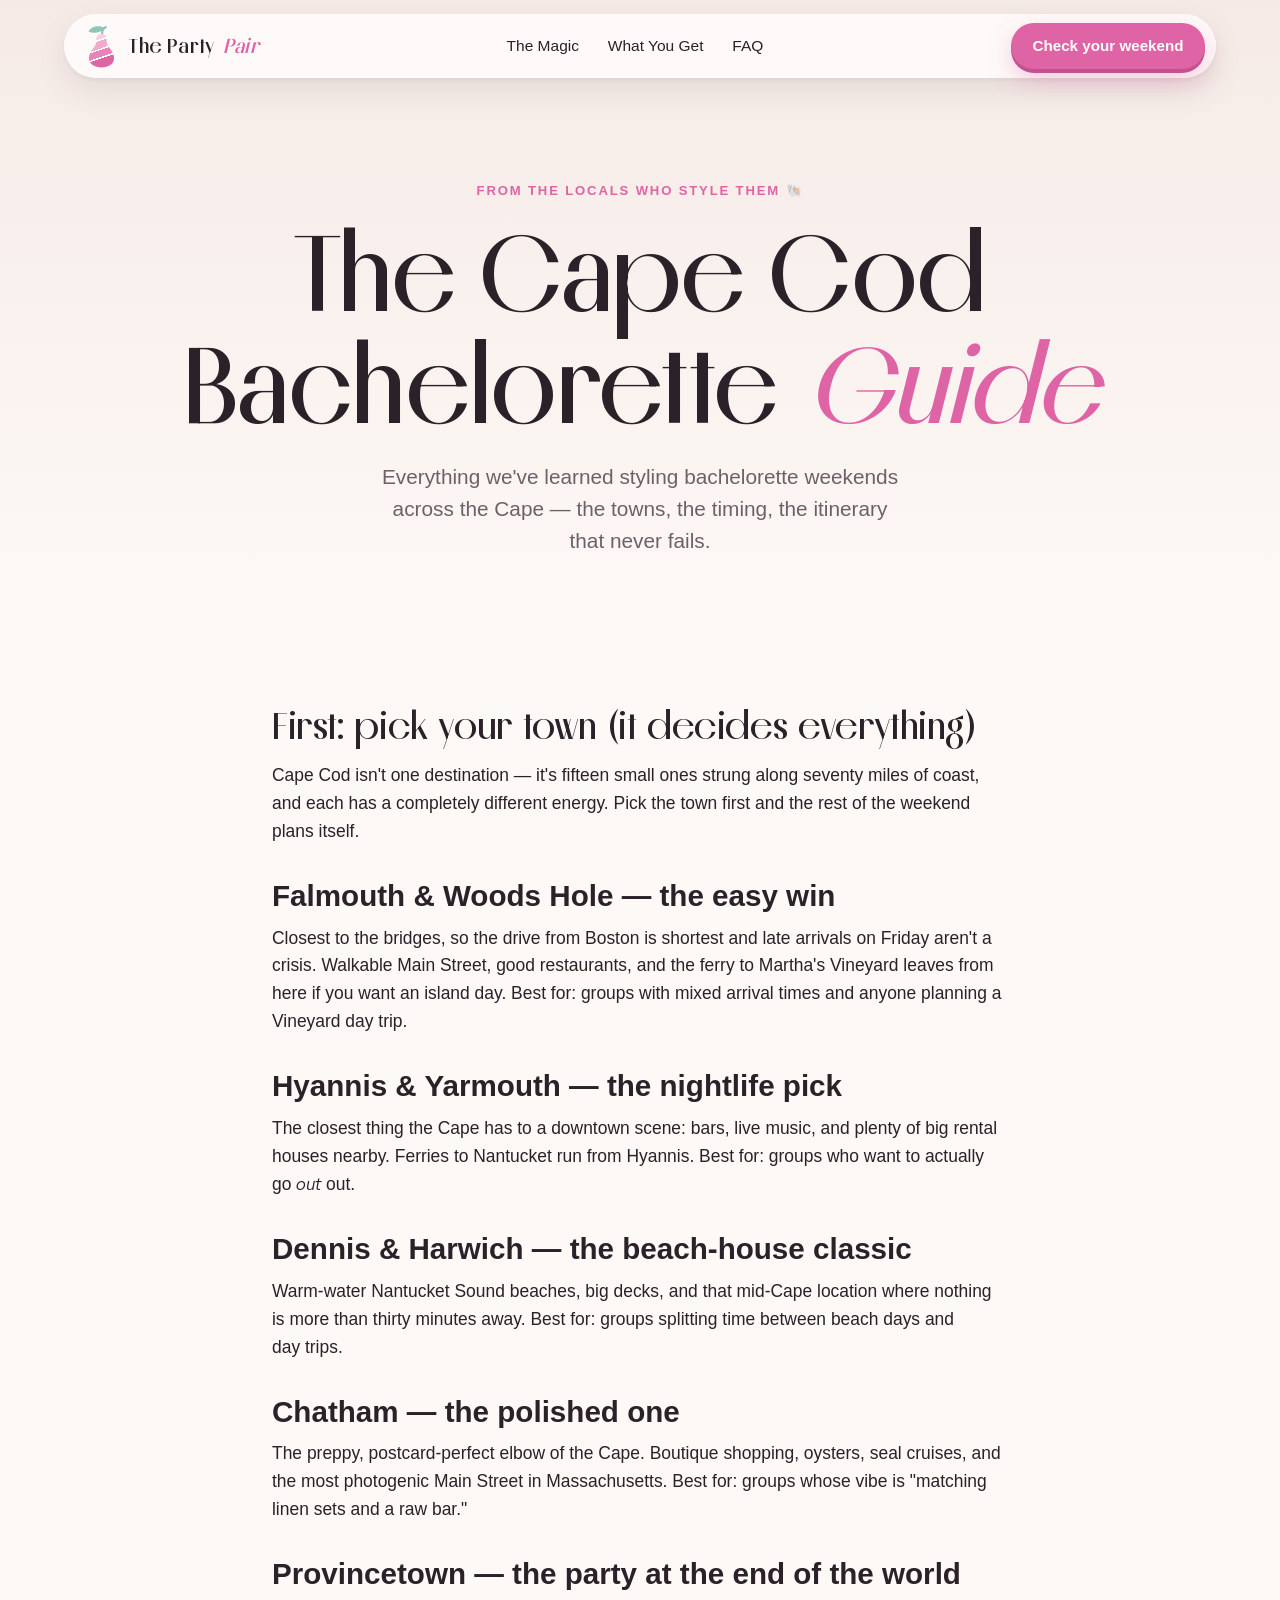
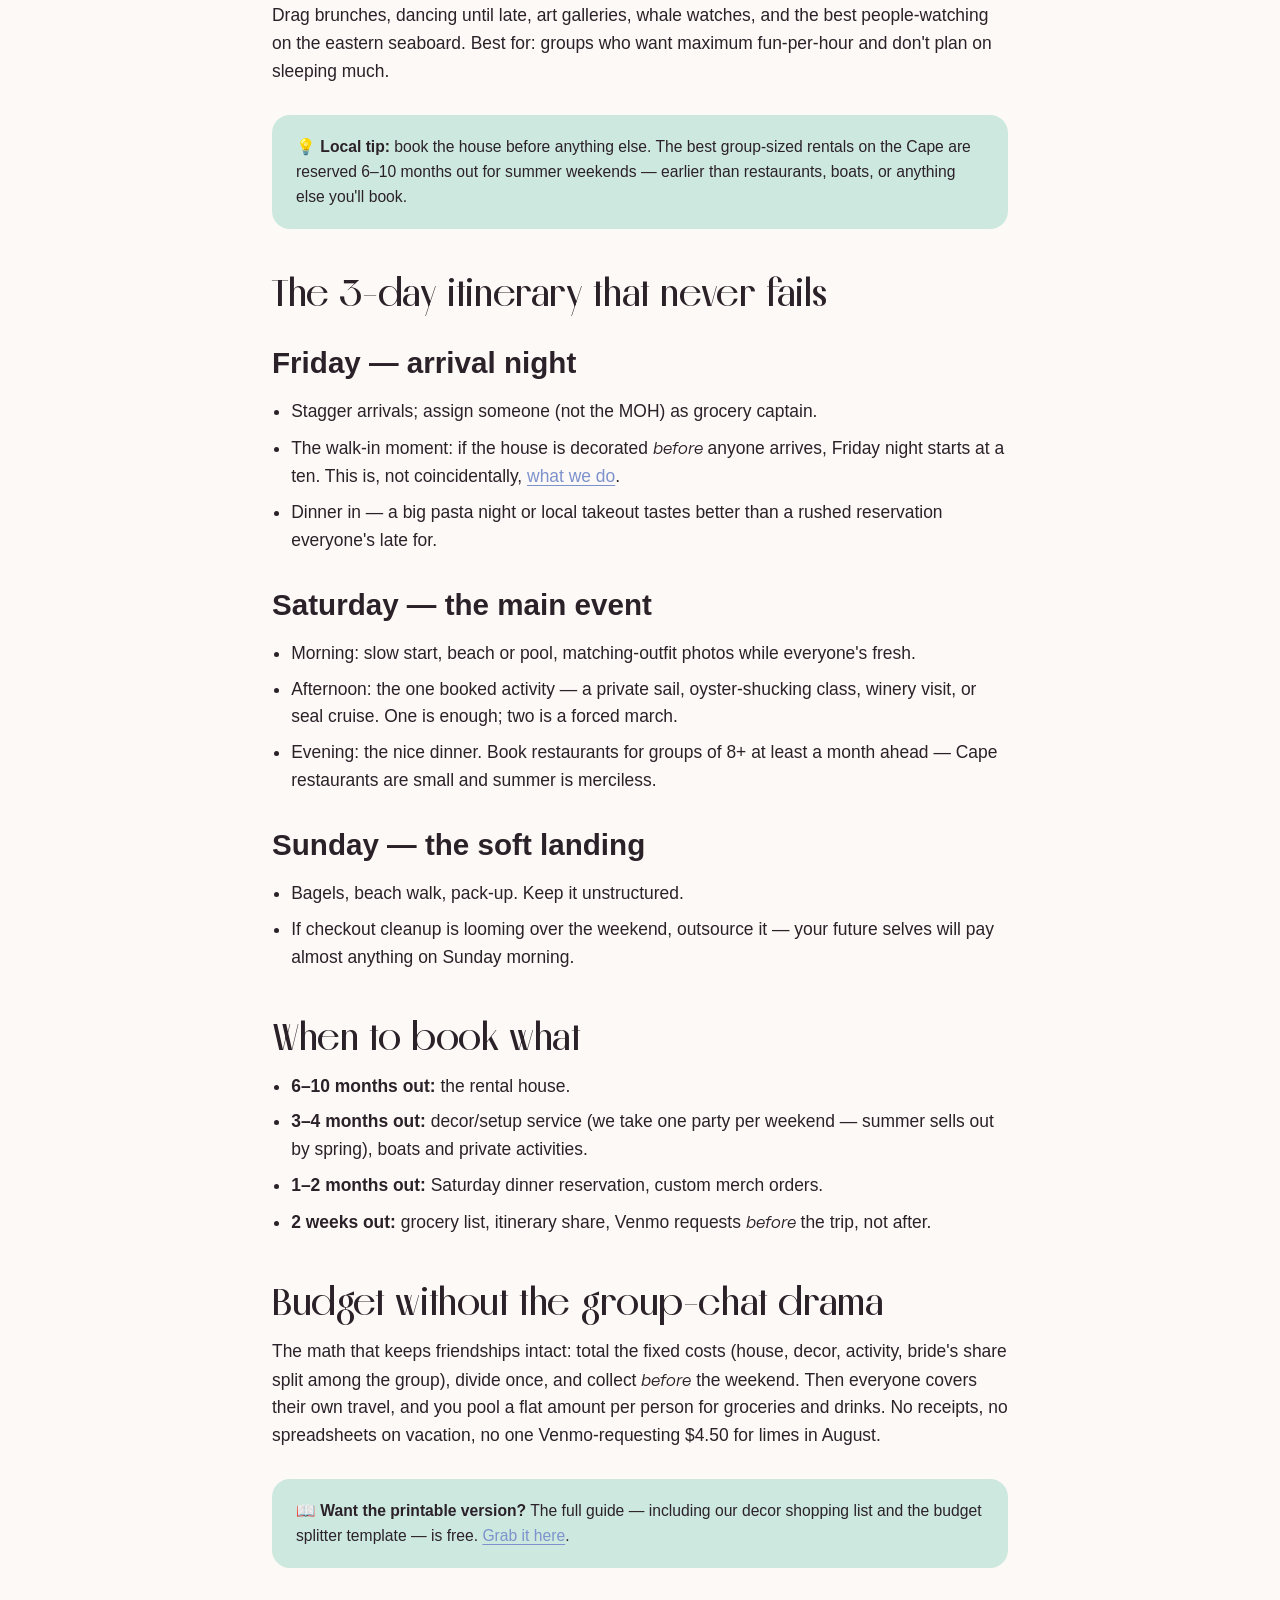
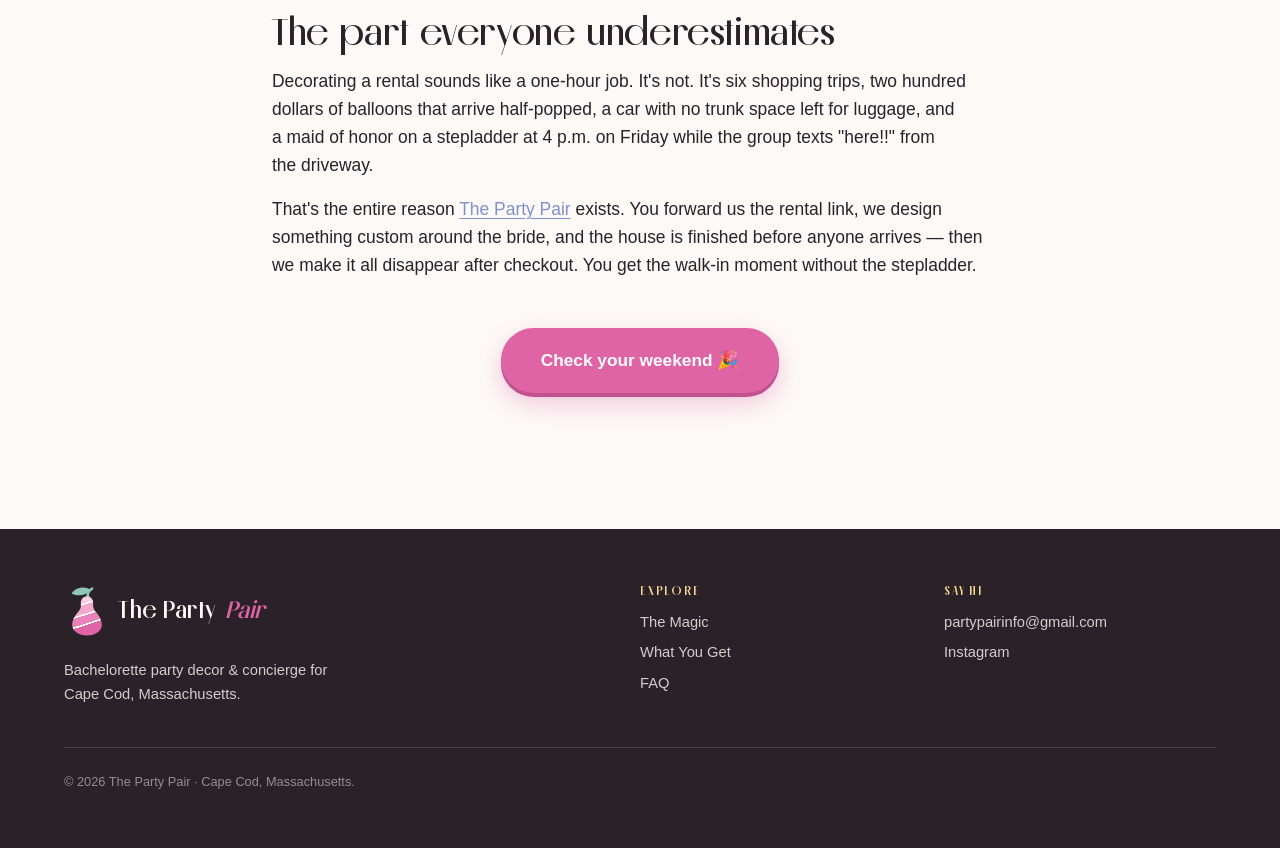
==== guide.html @ d8339068 "The Party Pair site preview (V3 homepage) Co-Authored-By: Claude Fable 5 <noreply@anthropic.com>" ====
<!DOCTYPE html>
<html lang="en">
<head>
  <meta charset="UTF-8">
  <meta name="viewport" content="width=device-width, initial-scale=1.0, viewport-fit=cover">
  <title>The Cape Cod Bachelorette Party Guide (2026) — Towns, Itinerary &amp; Planning Tips | The Party Pair</title>
  <meta name="description" content="How to plan a Cape Cod bachelorette weekend: which town fits your group, a 3-day itinerary that never fails, booking timelines, budgeting, and local tips from the Cape's bachelorette decor concierge.">
  <link rel="canonical" href="https://www.thepartypair.com/guide">
  <meta name="theme-color" content="#fdf9f6">

  <meta property="og:type" content="article">
  <meta property="og:title" content="The Cape Cod Bachelorette Party Guide — from the locals who style them">
  <meta property="og:description" content="Which town fits your group, the 3-day itinerary that never fails, and everything else we know from styling bachelorettes across the Cape.">
  <meta property="og:url" content="https://www.thepartypair.com/guide">
  <meta property="og:image" content="https://www.thepartypair.com/assets/img/tablescape.webp">

  <link rel="icon" href="data:image/svg+xml,<svg xmlns='http://www.w3.org/2000/svg' viewBox='0 0 100 100'><text y='.9em' font-size='90'>🍐</text></svg>">
  <link rel="preload" href="assets/fonts/Melodrama-Variable.woff2" as="font" type="font/woff2" crossorigin>
  <link rel="preload" href="assets/fonts/GeneralSans-Variable.woff2" as="font" type="font/woff2" crossorigin>
  <link rel="stylesheet" href="css/tokens.css">
  <link rel="stylesheet" href="css/base.css">
  <link rel="stylesheet" href="css/components.css">
  <link rel="stylesheet" href="css/sections.css">

  <script type="application/ld+json">
  {
    "@context": "https://schema.org",
    "@type": "Article",
    "headline": "The Cape Cod Bachelorette Party Guide",
    "description": "How to plan a Cape Cod bachelorette weekend: town-by-town vibes, a 3-day itinerary, booking timelines and budgeting tips.",
    "author": { "@type": "Organization", "name": "The Party Pair", "url": "https://www.thepartypair.com/" },
    "publisher": { "@type": "Organization", "name": "The Party Pair" },
    "mainEntityOfPage": "https://www.thepartypair.com/guide"
  }
  </script>
</head>
<body>

  <header class="site-header">
    <div class="site-header__inner">
      <a class="brand" href="index.html"><img class="brand__pear" src="assets/img/pear.svg" alt="" width="90" height="100">The Party <em>Pair</em></a>
      <nav class="site-nav" aria-label="Main">
        <a href="index.html#transformation">The Magic</a>
        <a href="index.html#offer">What You Get</a>
        <a href="index.html#faq">FAQ</a>
      </nav>
      <button class="btn btn--primary" data-open-inquiry>Check your weekend</button>
    </div>
  </header>

  <main>
    <section class="guide-hero">
      <p class="eyebrow">from the locals who style them 🐚</p>
      <h1>The Cape Cod Bachelorette <span class="display-italic" style="color: var(--rose)">Guide</span></h1>
      <p class="lead" style="max-width: 46ch; margin-inline: auto">Everything we've learned styling bachelorette weekends across the Cape — the towns, the timing, the itinerary that never fails.</p>
    </section>

    <article class="section prose" style="padding-top: 2rem">
      <h2>First: pick your town (it decides everything)</h2>
      <p>Cape Cod isn't one destination — it's fifteen small ones strung along seventy miles of coast, and each has a completely different energy. Pick the town first and the rest of the weekend plans itself.</p>

      <h3>Falmouth &amp; Woods Hole — the easy win</h3>
      <p>Closest to the bridges, so the drive from Boston is shortest and late arrivals on Friday aren't a crisis. Walkable Main Street, good restaurants, and the ferry to Martha's Vineyard leaves from here if you want an island day. Best for: groups with mixed arrival times and anyone planning a Vineyard day trip.</p>

      <h3>Hyannis &amp; Yarmouth — the nightlife pick</h3>
      <p>The closest thing the Cape has to a downtown scene: bars, live music, and plenty of big rental houses nearby. Ferries to Nantucket run from Hyannis. Best for: groups who want to actually go <em>out</em> out.</p>

      <h3>Dennis &amp; Harwich — the beach-house classic</h3>
      <p>Warm-water Nantucket Sound beaches, big decks, and that mid-Cape location where nothing is more than thirty minutes away. Best for: groups splitting time between beach days and day trips.</p>

      <h3>Chatham — the polished one</h3>
      <p>The preppy, postcard-perfect elbow of the Cape. Boutique shopping, oysters, seal cruises, and the most photogenic Main Street in Massachusetts. Best for: groups whose vibe is "matching linen sets and a raw bar."</p>

      <h3>Provincetown — the party at the end of the world</h3>
      <p>Drag brunches, dancing until late, art galleries, whale watches, and the best people-watching on the eastern seaboard. Best for: groups who want maximum fun-per-hour and don't plan on sleeping much.</p>

      <div class="callout">💡 <strong>Local tip:</strong> book the house before anything else. The best group-sized rentals on the Cape are reserved 6–10 months out for summer weekends — earlier than restaurants, boats, or anything else you'll book.</div>

      <h2>The 3-day itinerary that never fails</h2>
      <h3>Friday — arrival night</h3>
      <ul>
        <li>Stagger arrivals; assign someone (not the MOH) as grocery captain.</li>
        <li>The walk-in moment: if the house is decorated <em>before</em> anyone arrives, Friday night starts at a ten. This is, not coincidentally, <a href="index.html#offer">what we do</a>.</li>
        <li>Dinner in — a big pasta night or local takeout tastes better than a rushed reservation everyone's late for.</li>
      </ul>
      <h3>Saturday — the main event</h3>
      <ul>
        <li>Morning: slow start, beach or pool, matching-outfit photos while everyone's fresh.</li>
        <li>Afternoon: the one booked activity — a private sail, oyster-shucking class, winery visit, or seal cruise. One is enough; two is a forced march.</li>
        <li>Evening: the nice dinner. Book restaurants for groups of 8+ at least a month ahead — Cape restaurants are small and summer is merciless.</li>
      </ul>
      <h3>Sunday — the soft landing</h3>
      <ul>
        <li>Bagels, beach walk, pack-up. Keep it unstructured.</li>
        <li>If checkout cleanup is looming over the weekend, outsource it — your future selves will pay almost anything on Sunday morning.</li>
      </ul>

      <h2>When to book what</h2>
      <ul>
        <li><strong>6–10 months out:</strong> the rental house.</li>
        <li><strong>3–4 months out:</strong> decor/setup service (we take one party per weekend — summer sells out by spring), boats and private activities.</li>
        <li><strong>1–2 months out:</strong> Saturday dinner reservation, custom merch orders.</li>
        <li><strong>2 weeks out:</strong> grocery list, itinerary share, Venmo requests <em>before</em> the trip, not after.</li>
      </ul>

      <h2>Budget without the group-chat drama</h2>
      <p>The math that keeps friendships intact: total the fixed costs (house, decor, activity, bride's share split among the group), divide once, and collect <em>before</em> the weekend. Then everyone covers their own travel, and you pool a flat amount per person for groceries and drinks. No receipts, no spreadsheets on vacation, no one Venmo-requesting $4.50 for limes in August.</p>

      <div class="callout">📖 <strong>Want the printable version?</strong> The full guide — including our decor shopping list and the budget splitter template — is free. <a href="index.html#guide">Grab it here</a>.</div>

      <h2>The part everyone underestimates</h2>
      <p>Decorating a rental sounds like a one-hour job. It's not. It's six shopping trips, two hundred dollars of balloons that arrive half-popped, a car with no trunk space left for luggage, and a maid of honor on a stepladder at 4 p.m. on Friday while the group texts "here!!" from the driveway.</p>
      <p>That's the entire reason <a href="index.html">The Party Pair</a> exists. You forward us the rental link, we design something custom around the bride, and the house is finished before anyone arrives — then we make it all disappear after checkout. You get the walk-in moment without the stepladder.</p>

      <div class="u-center" style="margin-top: 3rem">
        <button class="btn btn--primary btn--lg" data-open-inquiry>Check your weekend 🎉</button>
      </div>
    </article>
  </main>

  <footer class="site-footer">
    <div class="container site-footer__grid">
      <div>
        <a class="brand" href="index.html"><img class="brand__pear" src="assets/img/pear.svg" alt="" width="90" height="100">The Party <em>Pair</em></a>
        <p style="margin-top: 1rem; max-width: 34ch">Bachelorette party decor &amp; concierge for Cape Cod, Massachusetts.</p>
      </div>
      <div>
        <h4>Explore</h4>
        <ul>
          <li><a href="index.html#transformation">The Magic</a></li>
          <li><a href="index.html#offer">What You Get</a></li>
          <li><a href="index.html#faq">FAQ</a></li>
        </ul>
      </div>
      <div>
        <h4>Say hi</h4>
        <ul>
          <li><a href="mailto:partypairinfo@gmail.com">partypairinfo@gmail.com</a></li>
          <li><a href="https://www.instagram.com/partypairdecorations/" rel="noopener">Instagram</a></li>
        </ul>
      </div>
    </div>
    <div class="container fineprint">
      <p>© 2026 The Party Pair · Cape Cod, Massachusetts.</p>
    </div>
  </footer>

  <div class="sticky-cta">
    <button class="btn btn--primary" data-open-inquiry>Check your weekend 🎉</button>
  </div>

  <dialog class="modal" id="inquiry-modal" aria-labelledby="inquiry-title-g">
    <div class="modal__body">
      <button class="modal__close" aria-label="Close">✕</button>
      <p class="eyebrow">two minutes, promise ⏱️</p>
      <h2 id="inquiry-title-g" style="font-size: clamp(1.8rem, 5vw, 2.4rem); margin-bottom: 0.6rem">Let's see if your weekend is open</h2>
      <p style="color: var(--ink-soft); margin-bottom: 1.5rem">We take one party per weekend — tell us yours and we'll confirm availability within 24 hours.</p>
      <form id="inquiry-form" name="weekend-inquiry" method="POST" data-netlify="true" style="display: grid; gap: 1rem">
        <input type="hidden" name="form-name" value="weekend-inquiry">
        <div class="field">
          <label for="inq-name">Your name</label>
          <input id="inq-name" name="name" type="text" required autocomplete="name" placeholder="Sam Rivera">
        </div>
        <div class="field">
          <label for="inq-email">Email</label>
          <input id="inq-email" name="email" type="email" required autocomplete="email" placeholder="you@email.com">
        </div>
        <div class="field">
          <label for="inq-phone">Phone <span style="font-weight: 420; color: var(--ink-soft)">(for a faster reply)</span></label>
          <input id="inq-phone" name="phone" type="tel" autocomplete="tel" placeholder="(508) 555-0123">
        </div>
        <div class="field">
          <label for="inq-date">The weekend</label>
          <input id="inq-date" name="weekend" type="date" required>
          <p class="field__hint">Rough date is fine — we'll figure out the details together.</p>
        </div>
        <div class="field">
          <label for="inq-rental">Rental link <span style="font-weight: 420; color: var(--ink-soft)">(optional)</span></label>
          <input id="inq-rental" name="rental" type="url" inputmode="url" placeholder="airbnb.com/rooms/…">
        </div>
        <button class="btn btn--primary btn--lg" type="submit">Check availability 🎉</button>
        <p class="form-note">Submitting means you're okay with us texting you back — that's it, no strings, message &amp; data rates may apply.</p>
      </form>
    </div>
  </dialog>

  <script type="module" src="js/main.js"></script>
</body>
</html>
---- css/tokens.css ----
/* ============================================================
   The Party Pair — Design tokens
   Palette: Cape Cod postcard meets modern girly maximalism
   ============================================================ */

@font-face {
  font-family: 'Melodrama';
  src: url('../assets/fonts/Melodrama-Variable.woff2') format('woff2');
  font-weight: 300 700;
  font-display: swap;
}
@font-face {
  font-family: 'General Sans';
  src: url('../assets/fonts/GeneralSans-Variable.woff2') format('woff2');
  font-weight: 200 700;
  font-style: normal;
  font-display: swap;
}
@font-face {
  font-family: 'General Sans';
  src: url('../assets/fonts/GeneralSans-VariableItalic.woff2') format('woff2');
  font-weight: 200 700;
  font-style: italic;
  font-display: swap;
}
:root {
  /* Color — pear-logo palette (shared with V2) */
  --ink: #2b2129;
  --ink-soft: #6e6069;
  --shell: #fdf9f6;
  --shell-deep: #f5eae6;
  --rose: #de64a5;
  --rose-deep: #c2528f;
  --peri: #a9bce6;
  --peri-deep: #7d92cc;
  --butter: #f5d98f;
  --butter-deep: #d0aa4f;
  --seafoam: #cde9df;
  --leaf: #8fc4b7;
  --white: #fffdfc;

  /* Type */
  --font-display: 'Melodrama', Georgia, serif;
  --font-body: 'General Sans', -apple-system, 'Segoe UI', sans-serif;

  --text-hero: clamp(2.9rem, 10vw, 6.75rem);
  --text-h2: clamp(2.1rem, 6vw, 3.9rem);
  --text-h3: clamp(1.35rem, 3.5vw, 1.85rem);
  --text-lead: clamp(1.06rem, 2.4vw, 1.3rem);
  --text-body: clamp(1rem, 2.2vw, 1.09rem);
  --text-small: 0.875rem;

  /* Space & shape */
  --space-section: clamp(4.5rem, 12vw, 8.5rem);
  --gutter: clamp(1.25rem, 4.5vw, 2.5rem);
  --content-max: 72rem;
  --narrow-max: 46rem;
  --radius-lg: 1.75rem;
  --radius-md: 1.125rem;
  --radius-pill: 999px;

  /* Elevation — soft long ink shadows */
  --shadow-card: 0 2px 4px rgba(43, 33, 41, 0.05), 0 12px 32px rgba(43, 33, 41, 0.09);
  --shadow-pop: 0 4px 10px rgba(43, 33, 41, 0.10), 0 22px 60px rgba(43, 33, 41, 0.18);
  --shadow-cta: 0 4px 0 var(--rose-deep), 0 10px 24px rgba(222, 100, 165, 0.35);

  /* Motion */
  --ease-spring: cubic-bezier(0.34, 1.56, 0.64, 1);
  --ease-out: cubic-bezier(0.22, 1, 0.36, 1);
  --dur-quick: 180ms;
  --dur-med: 420ms;
  --dur-slow: 800ms;
}
---- css/base.css ----
/* ============================================================
   Base: reset, typography, layout primitives
   ============================================================ */

*, *::before, *::after { box-sizing: border-box; }

* { margin: 0; }

html {
  scroll-behavior: smooth;
  -webkit-text-size-adjust: 100%;
  overflow-x: clip;
}

body {
  font-family: var(--font-body);
  font-size: var(--text-body);
  font-weight: 420;
  line-height: 1.6;
  color: var(--ink);
  background: var(--shell);
  overflow-x: clip;
}

img, svg, video, canvas { display: block; max-width: 100%; }

button, input, select, textarea {
  font: inherit;
  color: inherit;
}

h1, h2, h3, h4 {
  font-family: var(--font-display);
  font-weight: 560;
  line-height: 1.04;
  text-wrap: balance;
}

h1 { font-size: var(--text-hero); letter-spacing: -0.015em; }
h2 { font-size: var(--text-h2); letter-spacing: -0.01em; }
h3 { font-size: var(--text-h3); font-family: var(--font-body); font-weight: 600; line-height: 1.25; }

p { text-wrap: pretty; }

a { color: var(--peri-deep); text-underline-offset: 3px; }

::selection { background: var(--rose); color: var(--white); }

:focus-visible {
  outline: 3px solid var(--peri);
  outline-offset: 3px;
  border-radius: 4px;
}

/* Skip link — hidden until keyboard focus */
.skip-link {
  position: fixed;
  top: 1rem;
  left: 50%;
  translate: -50% 0;
  z-index: 100;
  background: var(--ink);
  color: var(--shell);
  font-weight: 600;
  text-decoration: none;
  padding: 0.7em 1.5em;
  border-radius: var(--radius-pill);
  box-shadow: var(--shadow-pop);
  opacity: 0;
  pointer-events: none;
}
.skip-link:focus-visible {
  opacity: 1;
  pointer-events: auto;
}

/* Layout primitives */
.container {
  width: min(100% - 2 * var(--gutter), var(--content-max));
  margin-inline: auto;
}

.container--narrow { max-width: var(--narrow-max); }

.section { padding-block: var(--space-section); position: relative; }

/* Text utilities */
.eyebrow {
  font-family: var(--font-body);
  font-weight: 640;
  font-size: 0.82rem;
  text-transform: uppercase;
  letter-spacing: 0.14em;
  color: var(--rose);
  display: inline-flex;
  align-items: center;
  gap: 0.5em;
  margin-bottom: 1rem;
}

.lead {
  font-size: var(--text-lead);
  line-height: 1.55;
  color: var(--ink-soft);
  font-weight: 450;
}

.display-italic { font-style: italic; }

.u-center { text-align: center; }

.visually-hidden {
  position: absolute;
  width: 1px; height: 1px;
  padding: 0; margin: -1px;
  overflow: hidden;
  clip-path: inset(50%);
  white-space: nowrap;
  border: 0;
}

/* Scroll reveal — .reveal elements rise+fade in via scroll.js.
   Gated behind html.js so content stays visible without JavaScript. */
html.js .reveal {
  opacity: 0;
  transform: translateY(26px);
  transition:
    opacity var(--dur-slow) var(--ease-out),
    transform var(--dur-slow) var(--ease-out);
}
html.js .reveal.is-visible { opacity: 1; transform: none; }

@media (prefers-reduced-motion: reduce) {
  html { scroll-behavior: auto; }
  .reveal { opacity: 1; transform: none; transition: none; }
  *, *::before, *::after {
    animation-duration: 0.01ms !important;
    animation-iteration-count: 1 !important;
    transition-duration: 0.01ms !important;
  }
}
---- css/components.css ----
/* ============================================================
   Components: nav, buttons, marquee, cards, forms, modal,
   accordion, before/after slider, dividers, sticky CTA
   ============================================================ */

/* ---------- Buttons ---------- */
.btn {
  display: inline-flex;
  align-items: center;
  justify-content: center;
  gap: 0.55em;
  padding: 0.95em 1.9em;
  border: none;
  border-radius: var(--radius-pill);
  font-weight: 600;
  font-size: 1.02rem;
  text-decoration: none;
  cursor: pointer;
  transition:
    transform var(--dur-quick) var(--ease-spring),
    box-shadow var(--dur-quick) var(--ease-out),
    background-color var(--dur-quick) var(--ease-out);
  -webkit-tap-highlight-color: transparent;
}

.btn--primary {
  background: var(--rose);
  color: var(--white);
  box-shadow: var(--shadow-cta);
}
.btn--primary:hover { transform: translateY(-2px) rotate(-0.5deg); }
.btn--primary:active {
  transform: translateY(2px);
  box-shadow: 0 1px 0 var(--rose-deep), 0 4px 10px rgba(222, 100, 165, 0.3);
}

.btn--ghost {
  background: transparent;
  color: var(--ink);
  box-shadow: inset 0 0 0 2px var(--ink);
}
.btn--ghost:hover { background: var(--ink); color: var(--shell); transform: translateY(-2px); }

.btn--light {
  background: var(--white);
  color: var(--ink);
  box-shadow: var(--shadow-card);
}
.btn--light:hover { transform: translateY(-2px) rotate(0.5deg); }

.btn--lg { padding: 1.1em 2.3em; font-size: 1.08rem; }

/* ---------- Header / nav ---------- */
.site-header {
  position: fixed;
  inset-inline: 0;
  top: 0;
  z-index: 60;
  transition: transform var(--dur-med) var(--ease-out);
}
.site-header.is-hidden { transform: translateY(-110%); }

.site-header__inner {
  display: flex;
  align-items: center;
  justify-content: space-between;
  gap: 1rem;
  margin: 0.9rem auto 0;
  padding: 0.55rem 0.7rem 0.55rem 1.1rem;
  width: min(100% - 2 * var(--gutter), var(--content-max));
  background: rgba(255, 253, 252, 0.85);
  backdrop-filter: blur(14px);
  -webkit-backdrop-filter: blur(14px);
  border-radius: var(--radius-pill);
  box-shadow: var(--shadow-card);
}

.brand {
  display: inline-flex;
  align-items: center;
  gap: 0.55rem;
  font-family: var(--font-display);
  font-weight: 620;
  font-size: 1.28rem;
  color: var(--ink);
  text-decoration: none;
  letter-spacing: 0.01em;
  white-space: nowrap;
}
.brand em { font-style: italic; color: var(--rose); }
.brand__pear { width: 1.9em; height: auto; flex-shrink: 0; }

.site-nav { display: none; }

@media (min-width: 46em) {
  .site-nav { display: flex; align-items: center; gap: 1.8rem; }
  .site-nav a {
    color: var(--ink);
    text-decoration: none;
    font-weight: 520;
    font-size: 0.97rem;
    position: relative;
  }
  .site-nav a::after {
    content: '';
    position: absolute;
    left: 0; right: 100%;
    bottom: -4px;
    height: 2px;
    background: var(--rose);
    border-radius: 2px;
    transition: right var(--dur-quick) var(--ease-out);
  }
  .site-nav a:hover::after { right: 0; }
}

.site-header .btn { padding: 0.7em 1.4em; font-size: 0.95rem; white-space: nowrap; }

@media (max-width: 26em) {
  .brand { font-size: 1.12rem; }
  .site-header .btn { padding: 0.65em 1.1em; font-size: 0.88rem; }
}

/* ---------- Marquee ---------- */
.marquee {
  overflow: hidden;
  padding-block: 0.9rem;
  background: var(--ink);
  color: var(--shell);
  transform: rotate(-1.2deg) scale(1.02);
}
.marquee__track {
  display: flex;
  gap: 2.5rem;
  width: max-content;
  animation: marquee-scroll 28s linear infinite;
}
.marquee__item {
  display: inline-flex;
  align-items: center;
  gap: 2.5rem;
  font-weight: 600;
  font-size: 0.88rem;
  text-transform: uppercase;
  letter-spacing: 0.1em;
  white-space: nowrap;
}
.marquee__item .glyph { color: var(--butter); }

/* Track is the item duplicated once, joined by the same 2.5rem flex gap;
   a seamless loop must travel one item + one gap = 50% + half the gap. */
@keyframes marquee-scroll {
  to { transform: translateX(calc(-50% - 1.25rem)); }
}
@media (prefers-reduced-motion: reduce) {
  .marquee__track { animation: none; }
}

/* ---------- Cards ---------- */
.card {
  background: var(--white);
  border-radius: var(--radius-lg);
  box-shadow: var(--shadow-card);
  padding: clamp(1.5rem, 4vw, 2.25rem);
}

/* Polaroid-style photo card */
.photo-card {
  background: var(--white);
  border-radius: var(--radius-md);
  box-shadow: var(--shadow-card);
  padding: 0.65rem 0.65rem 1rem;
  transition: transform var(--dur-med) var(--ease-spring), box-shadow var(--dur-med) var(--ease-out);
}
.photo-card img {
  border-radius: calc(var(--radius-md) - 0.35rem);
  width: 100%;
  height: 100%;
  object-fit: cover;
}
.photo-card figcaption {
  font-style: italic;
  font-size: 0.9rem;
  font-weight: 470;
  color: var(--ink-soft);
  text-align: center;
  padding-top: 0.65rem;
}
.photo-card:hover { transform: translateY(-6px) rotate(var(--tilt, -1.5deg)); box-shadow: var(--shadow-pop); }

/* ---------- Forms ---------- */
.field { display: grid; gap: 0.4rem; }
.field label {
  font-weight: 560;
  font-size: 0.94rem;
}
.field input, .field select, .field textarea {
  width: 100%;
  padding: 0.85em 1.1em;
  border: 2px solid rgba(43, 33, 41, 0.14);
  border-radius: var(--radius-md);
  background: var(--white);
  transition: border-color var(--dur-quick) var(--ease-out), box-shadow var(--dur-quick) var(--ease-out);
}
.field input:focus, .field select:focus, .field textarea:focus {
  outline: none;
  border-color: var(--peri);
  box-shadow: 0 0 0 4px rgba(169, 188, 230, 0.3);
}
.field input[aria-invalid='true'] { border-color: var(--rose-deep); }

.field__hint { font-size: 0.82rem; color: var(--ink-soft); }

.form-note {
  font-size: 0.82rem;
  color: var(--ink-soft);
  line-height: 1.5;
}

/* ---------- Modal (inquiry) ---------- */
.modal {
  border: none;
  padding: 0;
  margin: auto;
  width: min(100% - 2rem, 34rem);
  max-height: calc(100dvh - 2rem);
  border-radius: var(--radius-lg);
  box-shadow: var(--shadow-pop);
  background: var(--shell);
  overflow: visible;
}
.modal::backdrop {
  background: rgba(43, 33, 41, 0.55);
  backdrop-filter: blur(6px);
}
.modal[open] { animation: modal-in var(--dur-med) var(--ease-spring); }
@keyframes modal-in {
  from { opacity: 0; transform: translateY(30px) scale(0.96); }
}
.modal__body {
  padding: clamp(1.6rem, 5vw, 2.4rem);
  max-height: calc(100dvh - 2rem);
  overflow-y: auto;
  border-radius: var(--radius-lg);
}
.modal__close {
  position: absolute;
  top: 0.8rem;
  right: 0.8rem;
  width: 2.6rem;
  height: 2.6rem;
  border: none;
  border-radius: 50%;
  background: var(--white);
  color: var(--ink);
  font-size: 1.2rem;
  cursor: pointer;
  box-shadow: var(--shadow-card);
  transition: transform var(--dur-quick) var(--ease-spring);
  z-index: 1;
}
.modal__close:hover { transform: rotate(90deg) scale(1.08); }

/* ---------- Accordion (FAQ) ---------- */
.faq-item {
  background: var(--white);
  border-radius: var(--radius-md);
  box-shadow: var(--shadow-card);
  overflow: hidden;
}
.faq-item + .faq-item { margin-top: 0.9rem; }
.faq-item summary {
  list-style: none;
  display: flex;
  justify-content: space-between;
  align-items: center;
  gap: 1rem;
  padding: 1.15rem 1.4rem;
  font-weight: 600;
  cursor: pointer;
}
.faq-item summary::-webkit-details-marker { display: none; }
.faq-item summary::after {
  content: '+';
  font-family: var(--font-display);
  font-size: 1.5rem;
  color: var(--rose);
  transition: rotate var(--dur-quick) var(--ease-spring);
  flex-shrink: 0;
}
.faq-item[open] summary::after { rotate: 45deg; }
.faq-item__body {
  padding: 0 1.4rem 1.3rem;
  color: var(--ink-soft);
}

/* ---------- Sticky mobile CTA ---------- */
.sticky-cta {
  position: fixed;
  inset-inline: 0;
  bottom: 0;
  z-index: 50;
  padding: 0.75rem var(--gutter) calc(0.75rem + env(safe-area-inset-bottom));
  background: rgba(253, 249, 246, 0.92);
  backdrop-filter: blur(12px);
  -webkit-backdrop-filter: blur(12px);
  box-shadow: 0 -6px 24px rgba(43, 33, 41, 0.12);
  transform: translateY(110%);
  transition: transform var(--dur-med) var(--ease-spring);
}
.sticky-cta.is-visible { transform: none; }
.sticky-cta .btn { width: 100%; }
@media (min-width: 46em) {
  .sticky-cta { display: none; }
}

/* ---------- Toast ---------- */
.toast {
  position: fixed;
  left: 50%;
  bottom: clamp(1.5rem, 5vh, 3rem);
  translate: -50% 0;
  z-index: 80;
  background: var(--ink);
  color: var(--shell);
  padding: 0.9em 1.6em;
  border-radius: var(--radius-pill);
  box-shadow: var(--shadow-pop);
  font-weight: 520;
  opacity: 0;
  translate: -50% 20px;
  transition: opacity var(--dur-med) var(--ease-out), translate var(--dur-med) var(--ease-spring);
  pointer-events: none;
}
.toast.is-visible { opacity: 1; translate: -50% 0; }
---- css/sections.css ----
/* ============================================================
   Sections: hero → footer, top to bottom
   ============================================================ */

/* ---------- Hero ---------- */
.hero {
  position: relative;
  min-height: min(100svh, 62rem);
  display: grid;
  align-content: center;
  justify-items: center;
  text-align: center;
  padding: clamp(6rem, 16vh, 9rem) var(--gutter) clamp(4rem, 10vh, 6rem);
  overflow: clip;
  isolation: isolate;
  color: var(--ink);
}

.hero__canvas {
  position: absolute;
  inset: 0;
  width: 100%;
  height: 100%;
  z-index: -2;
}

/* soft vignette so text always reads over the shader */
.hero::before {
  content: '';
  position: absolute;
  inset: 0;
  z-index: -1;
  background:
    radial-gradient(ellipse 78% 55% at 50% 44%, rgba(253, 249, 246, 0.55) 0%, rgba(253, 249, 246, 0) 70%);
  pointer-events: none;
}

.hero__eyebrow {
  font-weight: 640;
  font-size: clamp(0.72rem, 1.8vw, 0.82rem);
  text-transform: uppercase;
  letter-spacing: 0.14em;
  color: var(--ink);
  background: var(--white);
  padding: 0.4em 1.1em;
  border-radius: var(--radius-pill);
  box-shadow: var(--shadow-card);
  rotate: -2deg;
  margin-bottom: 1.4rem;
}

.hero h1 {
  max-width: 13ch;
  margin-bottom: 1.3rem;
}
.hero h1 .swash {
  font-style: italic;
  color: var(--rose);
  position: relative;
  white-space: nowrap;
}

.hero__lead {
  max-width: 42ch;
  margin-bottom: 2.2rem;
  font-size: var(--text-lead);
  font-weight: 480;
}

.hero__ctas {
  display: flex;
  flex-wrap: wrap;
  gap: 0.9rem;
  justify-content: center;
}

.hero__scroll-hint {
  position: absolute;
  bottom: 1.4rem;
  left: 50%;
  translate: -50%;
  font-size: 0.72rem;
  font-weight: 600;
  text-transform: uppercase;
  letter-spacing: 0.18em;
  color: var(--ink-soft);
  animation: bob 2.6s var(--ease-out) infinite;
}
@keyframes bob {
  0%, 100% { translate: -50% 0; }
  50% { translate: -50% 8px; }
}

/* staged hero entrance */
html.js .hero [data-stagger] {
  opacity: 0;
  transform: translateY(24px);
  animation: hero-rise var(--dur-slow) var(--ease-out) forwards;
  animation-delay: calc(var(--i, 0) * 140ms + 120ms);
}
@keyframes hero-rise {
  to { opacity: 1; transform: none; }
}
@media (prefers-reduced-motion: reduce) {
  .hero [data-stagger] { opacity: 1; transform: none; animation: none; }
  .hero__scroll-hint { animation: none; }
}

/* ---------- Problem / empathy ---------- */
.problem { background: var(--shell); }
.problem__grid {
  display: grid;
  gap: 2.5rem;
  align-items: center;
}
@media (min-width: 52em) {
  .problem__grid { grid-template-columns: 1.05fr 0.95fr; gap: 4rem; }
}
.problem .chat-stack { display: grid; gap: 0.7rem; }
.chat-bubble {
  justify-self: start;
  max-width: 32ch;
  background: var(--white);
  padding: 0.8em 1.2em;
  border-radius: 1.3em 1.3em 1.3em 0.35em;
  box-shadow: var(--shadow-card);
  font-size: 0.97rem;
  rotate: var(--tilt, 0deg);
}
.chat-bubble--me {
  justify-self: end;
  background: var(--peri);
  color: var(--ink);
  border-radius: 1.3em 1.3em 0.35em 1.3em;
}
.chat-bubble .sender {
  display: block;
  font-size: 0.68rem;
  font-weight: 680;
  text-transform: uppercase;
  letter-spacing: 0.08em;
  color: var(--rose);
  margin-bottom: 0.15em;
}
.chat-bubble--me .sender { color: rgba(43, 33, 41, 0.65); }

/* ---------- Transformation ---------- */
.transform { background: var(--white); }
.transform__intro { max-width: var(--narrow-max); margin-inline: auto; text-align: center; margin-bottom: 3rem; }
.gallery {
  display: grid;
  gap: 1.4rem;
  grid-template-columns: repeat(2, 1fr);
  margin-top: 3.5rem;
}
@media (min-width: 52em) {
  .gallery { grid-template-columns: repeat(4, 1fr); }
}
.gallery .photo-card:nth-child(odd) { --tilt: -1.6deg; }
.gallery .photo-card:nth-child(even) { --tilt: 1.4deg; }
.gallery .photo-card img { aspect-ratio: 3 / 4; }

/* Instagram feed — side-swiping carousel (scroll-snap + arrows) */
.insta-carousel { position: relative; }
.gallery--insta {
  display: flex;
  gap: 1.4rem;
  margin-top: 0;
  align-items: flex-start;
  overflow-x: auto;
  scroll-snap-type: x mandatory;
  overscroll-behavior-x: contain;
  -webkit-overflow-scrolling: touch;
  scrollbar-width: none;
  padding: 0.5rem 0.25rem 1.25rem;
}
.gallery--insta::-webkit-scrollbar { display: none; }
.gallery--insta > * {
  flex: 0 0 auto;
  width: clamp(250px, 66vw, 330px);
  scroll-snap-align: center;
}
@media (min-width: 46em) {
  .gallery--insta > * { scroll-snap-align: start; }
}

.insta-carousel__btn {
  position: absolute;
  top: 50%;
  translate: 0 -50%;
  z-index: 2;
  width: 3rem;
  height: 3rem;
  border: none;
  border-radius: 50%;
  background: var(--white);
  color: var(--ink);
  font-size: 1.15rem;
  cursor: pointer;
  box-shadow: var(--shadow-pop);
  display: none;
  place-items: center;
  transition: transform var(--dur-quick) var(--ease-spring), opacity var(--dur-quick) var(--ease-out);
}
.insta-carousel__btn:hover { transform: scale(1.1); }
.insta-carousel__btn[disabled] { opacity: 0.35; cursor: default; }
.insta-carousel__btn--prev { left: -0.75rem; }
.insta-carousel__btn--next { right: -0.75rem; }
@media (min-width: 46em) {
  .insta-carousel__btn { display: grid; }
}

/* Native Instagram embeds — videos play inline */
.insta-embed {
  background: var(--white);
  border-radius: var(--radius-md);
  box-shadow: var(--shadow-card);
  padding: 0.45rem;
  overflow: hidden;
}
.insta-embed iframe {
  display: block;
  width: 100%;
  border: 0;
  border-radius: calc(var(--radius-md) - 0.25rem);
  /* fallback before Instagram's MEASURE message supplies the exact height;
     min-height keeps cards from collapsing on the early loading measure */
  aspect-ratio: 4 / 5.6;
  min-height: 430px;
  background: var(--white);
}
.insta-embed--reel iframe { aspect-ratio: 9 / 17.2; }
.insta-card { text-decoration: none; color: inherit; display: block; }
.insta-card__caption {
  display: block;
  font-style: italic;
  font-size: 0.88rem;
  font-weight: 470;
  color: var(--ink-soft);
  text-align: center;
  padding-top: 0.65rem;
  overflow: hidden;
  text-overflow: ellipsis;
  white-space: nowrap;
}

/* ---------- Offer / value stack ---------- */
.offer { background: var(--ink); color: var(--shell); }
.offer .eyebrow { color: var(--butter); }
.offer__head { text-align: center; max-width: var(--narrow-max); margin: 0 auto 3.2rem; }
.offer__head .lead { color: rgba(253, 249, 246, 0.75); }

.offer-card {
  position: relative;
  max-width: 44rem;
  margin-inline: auto;
  background: var(--shell);
  color: var(--ink);
  border-radius: var(--radius-lg);
  box-shadow: 0 30px 80px rgba(0, 0, 0, 0.45);
  padding: clamp(1.8rem, 5vw, 3rem);
}
.offer-card__badge {
  position: absolute;
  top: -1.2rem;
  left: 50%;
  translate: -50%;
  background: var(--butter);
  color: var(--ink);
  font-weight: 660;
  font-size: 0.74rem;
  text-transform: uppercase;
  letter-spacing: 0.12em;
  padding: 0.55em 1.4em;
  border-radius: var(--radius-pill);
  rotate: -2deg;
  box-shadow: var(--shadow-card);
  white-space: nowrap;
}

.stack-list { list-style: none; padding: 0; display: grid; gap: 0; margin-block: 1.6rem; }
.stack-list li {
  display: flex;
  align-items: baseline;
  justify-content: space-between;
  gap: 1rem;
  padding: 0.78rem 0.2rem;
  border-bottom: 1px dashed rgba(43, 33, 41, 0.18);
}
.stack-list .what { font-weight: 540; }
.stack-list .what small {
  display: block;
  font-weight: 420;
  color: var(--ink-soft);
  font-size: 0.85rem;
}
.scarcity-note {
  text-align: center;
  font-style: italic;
  font-size: 0.98rem;
  color: var(--butter);
  margin-top: 2rem;
}

/* ---------- How it works ---------- */
.how { background: var(--shell); }
.how__steps {
  display: grid;
  gap: 1.4rem;
  counter-reset: step;
  margin-top: 3rem;
}
@media (min-width: 52em) {
  .how__steps { grid-template-columns: repeat(3, 1fr); }
}
.step-card { counter-increment: step; position: relative; padding-top: 3.2rem; }
.step-card::before {
  content: counter(step);
  position: absolute;
  top: -0.9rem;
  left: 1.6rem;
  width: 3.4rem;
  height: 3.4rem;
  display: grid;
  place-items: center;
  background: var(--peri);
  color: var(--white);
  font-family: var(--font-display);
  font-size: 1.5rem;
  font-weight: 600;
  border-radius: 50%;
  box-shadow: var(--shadow-card);
  rotate: -4deg;
}
.step-card:nth-child(2)::before { background: var(--rose); rotate: 3deg; }
.step-card:nth-child(3)::before { background: var(--butter); color: var(--ink); rotate: -2deg; }
.step-card h3 { margin-bottom: 0.5rem; }
.step-card p { color: var(--ink-soft); font-size: 0.97rem; }

/* ---------- About ---------- */
.about { background: var(--white); }
.about__grid { display: grid; gap: 2.5rem; align-items: center; }
@media (min-width: 52em) {
  .about__grid { grid-template-columns: 0.9fr 1.1fr; gap: 4.5rem; }
}
.about__monogram {
  aspect-ratio: 1;
  max-width: 24rem;
  margin-inline: auto;
  width: 100%;
  display: grid;
  place-content: center;
  gap: 1.2rem;
  background: var(--shell-deep);
  border-radius: 50%;
}
.about__monogram img { width: clamp(9rem, 22vw, 13rem); height: auto; margin-inline: auto; }
.about__monogram figcaption {
  text-align: center;
  font-size: 0.76rem;
  font-weight: 640;
  text-transform: uppercase;
  letter-spacing: 0.2em;
  color: var(--ink-soft);
}
.about p + p { margin-top: 1rem; }
.about .signoff {
  font-family: var(--font-display);
  font-style: italic;
  font-weight: 560;
  color: var(--rose);
  font-size: 1.35rem;
  margin-top: 1.6rem;
  display: inline-block;
}

/* ---------- Testimonials ---------- */
.social { background: var(--shell-deep); overflow: clip; }
.quote-row {
  display: grid;
  gap: 1.4rem;
  margin-top: 3rem;
}
@media (min-width: 52em) {
  .quote-row { grid-template-columns: repeat(3, 1fr); align-items: start; }
  .quote-row .card:nth-child(1) { rotate: -1.2deg; }
  .quote-row .card:nth-child(2) { translate: 0 1.2rem; }
  .quote-row .card:nth-child(3) { rotate: 1.4deg; }
}
.quote-card .stars { color: var(--butter-deep); letter-spacing: 0.15em; font-size: 1.05rem; margin-bottom: 0.8rem; }
.quote-card blockquote { font-size: 1.02rem; line-height: 1.55; }
.quote-card figcaption {
  margin-top: 1rem;
  font-size: 0.74rem;
  font-weight: 620;
  text-transform: uppercase;
  letter-spacing: 0.08em;
  color: var(--ink-soft);
}

/* ---------- Lead magnet ---------- */
.magnet { background: var(--peri-deep); color: var(--white); }
.magnet__card {
  display: grid;
  gap: 2rem;
  align-items: center;
  max-width: 58rem;
  margin-inline: auto;
}
@media (min-width: 52em) {
  .magnet__card { grid-template-columns: 1fr 1fr; gap: 3.5rem; }
}
.magnet .eyebrow { color: var(--butter); }
.magnet h2 { color: var(--white); }
.magnet .lead { color: rgba(255, 255, 255, 0.85); }
.magnet-form { display: grid; gap: 0.8rem; color: var(--ink); }
.magnet-form input {
  padding: 0.95em 1.2em;
  border: none;
  border-radius: var(--radius-md);
  background: var(--white);
  color: var(--ink);
}
.magnet-form input:focus { outline: none; box-shadow: 0 0 0 4px rgba(245, 217, 143, 0.55); }
.magnet-form .btn { background: var(--butter); color: var(--ink); box-shadow: 0 4px 0 var(--butter-deep), 0 10px 24px rgba(0,0,0,0.2); }
.magnet-form .btn:active { transform: translateY(2px); box-shadow: 0 1px 0 var(--butter-deep); }
.magnet__list { list-style: none; padding: 0; display: grid; gap: 0.6rem; margin-top: 1.4rem; }
.magnet__list li { display: flex; gap: 0.6rem; align-items: baseline; font-size: 0.98rem; }
.magnet__list .tick { color: var(--butter); font-weight: 700; }

/* ---------- FAQ ---------- */
.faq { background: var(--shell); }
.faq__inner { max-width: var(--narrow-max); margin-inline: auto; }

/* ---------- Final CTA ---------- */
.finale {
  background: var(--white);
  text-align: center;
  overflow: clip;
}
.finale h2 { max-width: 18ch; margin-inline: auto; margin-bottom: 1.2rem; }
.finale .lead { max-width: 44ch; margin: 0 auto 2.2rem; }

/* ---------- Footer ---------- */
.site-footer {
  background: var(--ink);
  color: rgba(253, 249, 246, 0.8);
  padding: 3.5rem 0 7rem;
  font-size: 0.92rem;
}
.site-footer__grid {
  display: grid;
  gap: 2rem;
}
@media (min-width: 46em) {
  .site-footer__grid { grid-template-columns: 2fr 1fr 1fr; }
  .site-footer { padding-bottom: 3.5rem; }
}
.site-footer .brand { color: var(--shell); font-size: 1.5rem; }
.site-footer h4 {
  font-size: 0.76rem;
  font-weight: 660;
  text-transform: uppercase;
  letter-spacing: 0.15em;
  color: var(--butter);
  margin-bottom: 0.8rem;
}
.site-footer ul { list-style: none; padding: 0; display: grid; gap: 0.45rem; }
.site-footer a { color: inherit; text-decoration: none; }
.site-footer a:hover { color: var(--shell); text-decoration: underline; }
.site-footer .fineprint {
  margin-top: 2.5rem;
  padding-top: 1.5rem;
  border-top: 1px solid rgba(253, 249, 246, 0.15);
  font-size: 0.8rem;
  color: rgba(253, 249, 246, 0.5);
}

/* ---------- Guide page ---------- */
.guide-hero {
  padding: clamp(8rem, 20vh, 11rem) var(--gutter) clamp(3rem, 8vh, 5rem);
  text-align: center;
  background: linear-gradient(180deg, var(--shell-deep), var(--shell));
}
.guide-hero h1 { max-width: 16ch; margin-inline: auto; margin-bottom: 1.2rem; }
.prose { max-width: var(--narrow-max); margin-inline: auto; }
.prose h2 { font-size: clamp(1.7rem, 4.5vw, 2.4rem); margin: 2.8rem 0 1rem; }
.prose h3 { margin: 2rem 0 0.6rem; }
.prose p + p { margin-top: 1rem; }
.prose ul { padding-left: 1.2rem; display: grid; gap: 0.5rem; margin-block: 1rem; }
.prose .callout {
  background: var(--seafoam);
  border-radius: var(--radius-md);
  padding: 1.2rem 1.5rem;
  margin-block: 1.8rem;
  font-size: 0.98rem;
}
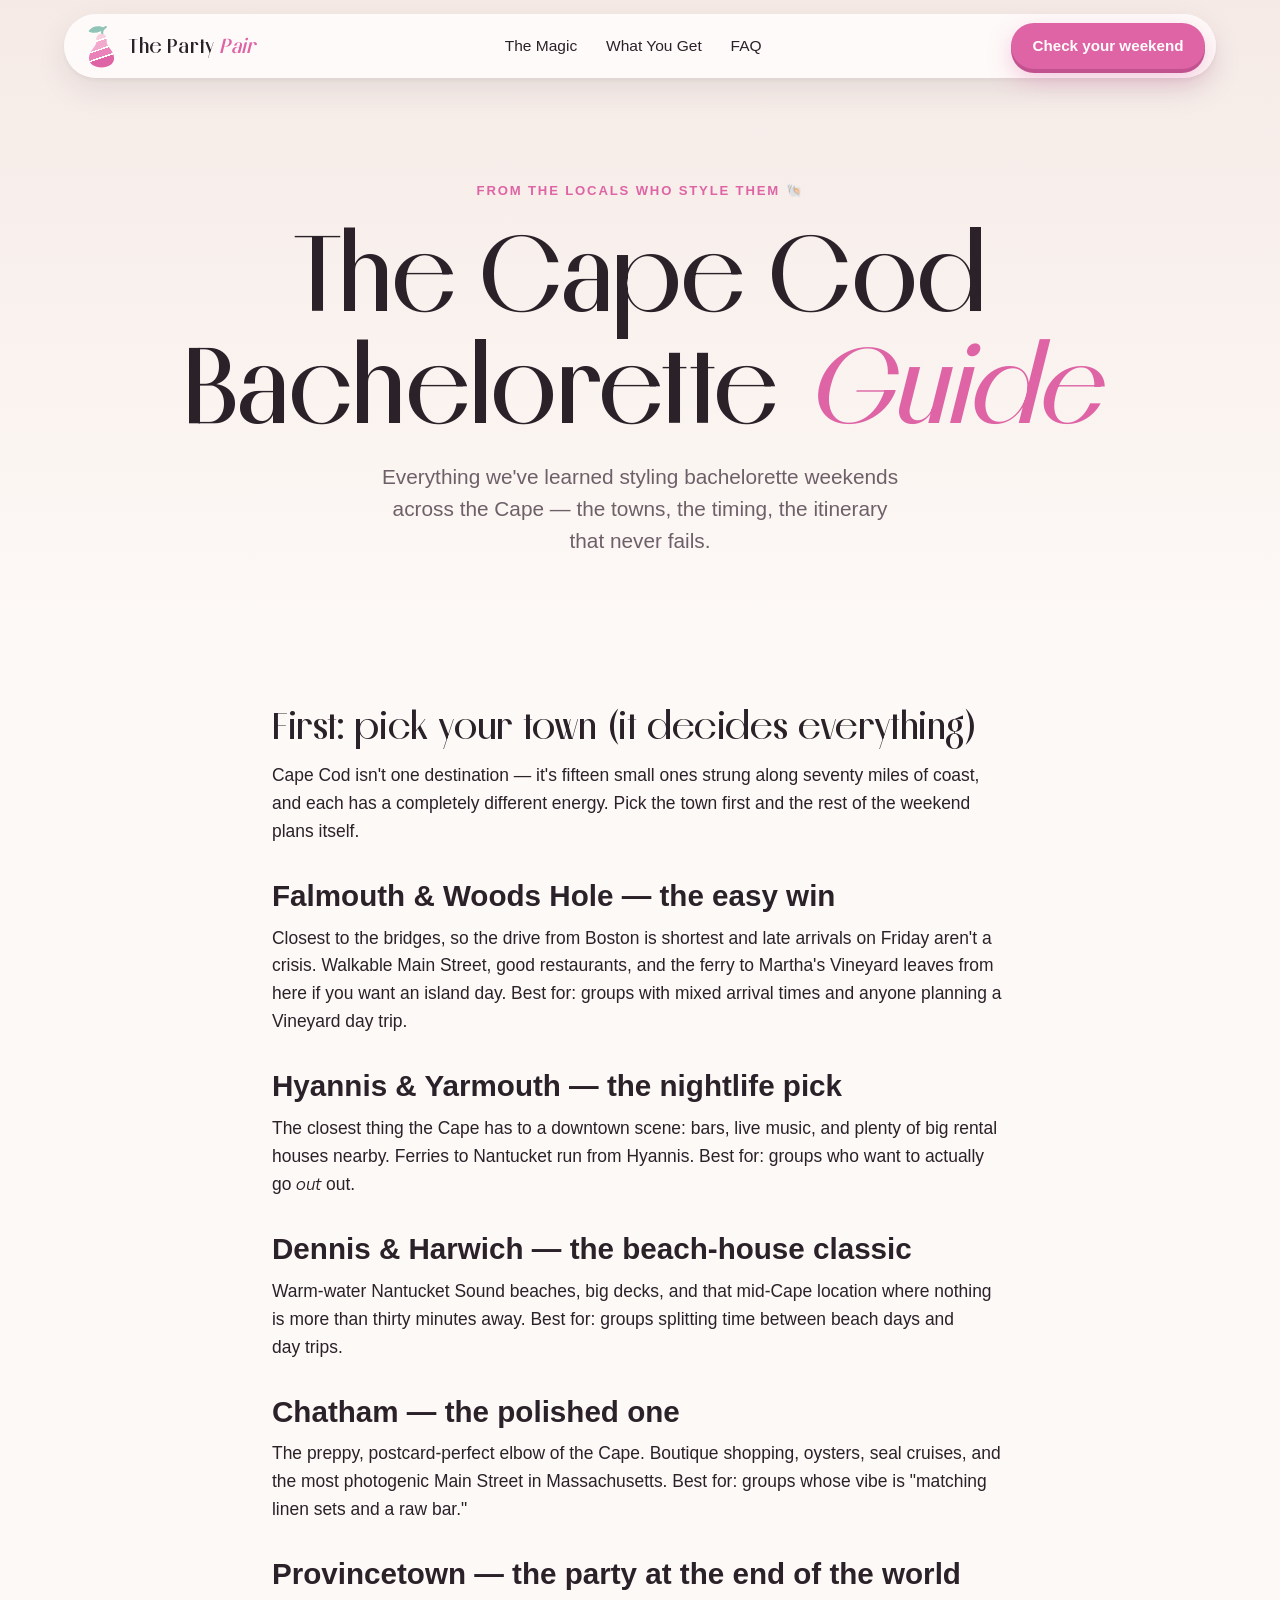
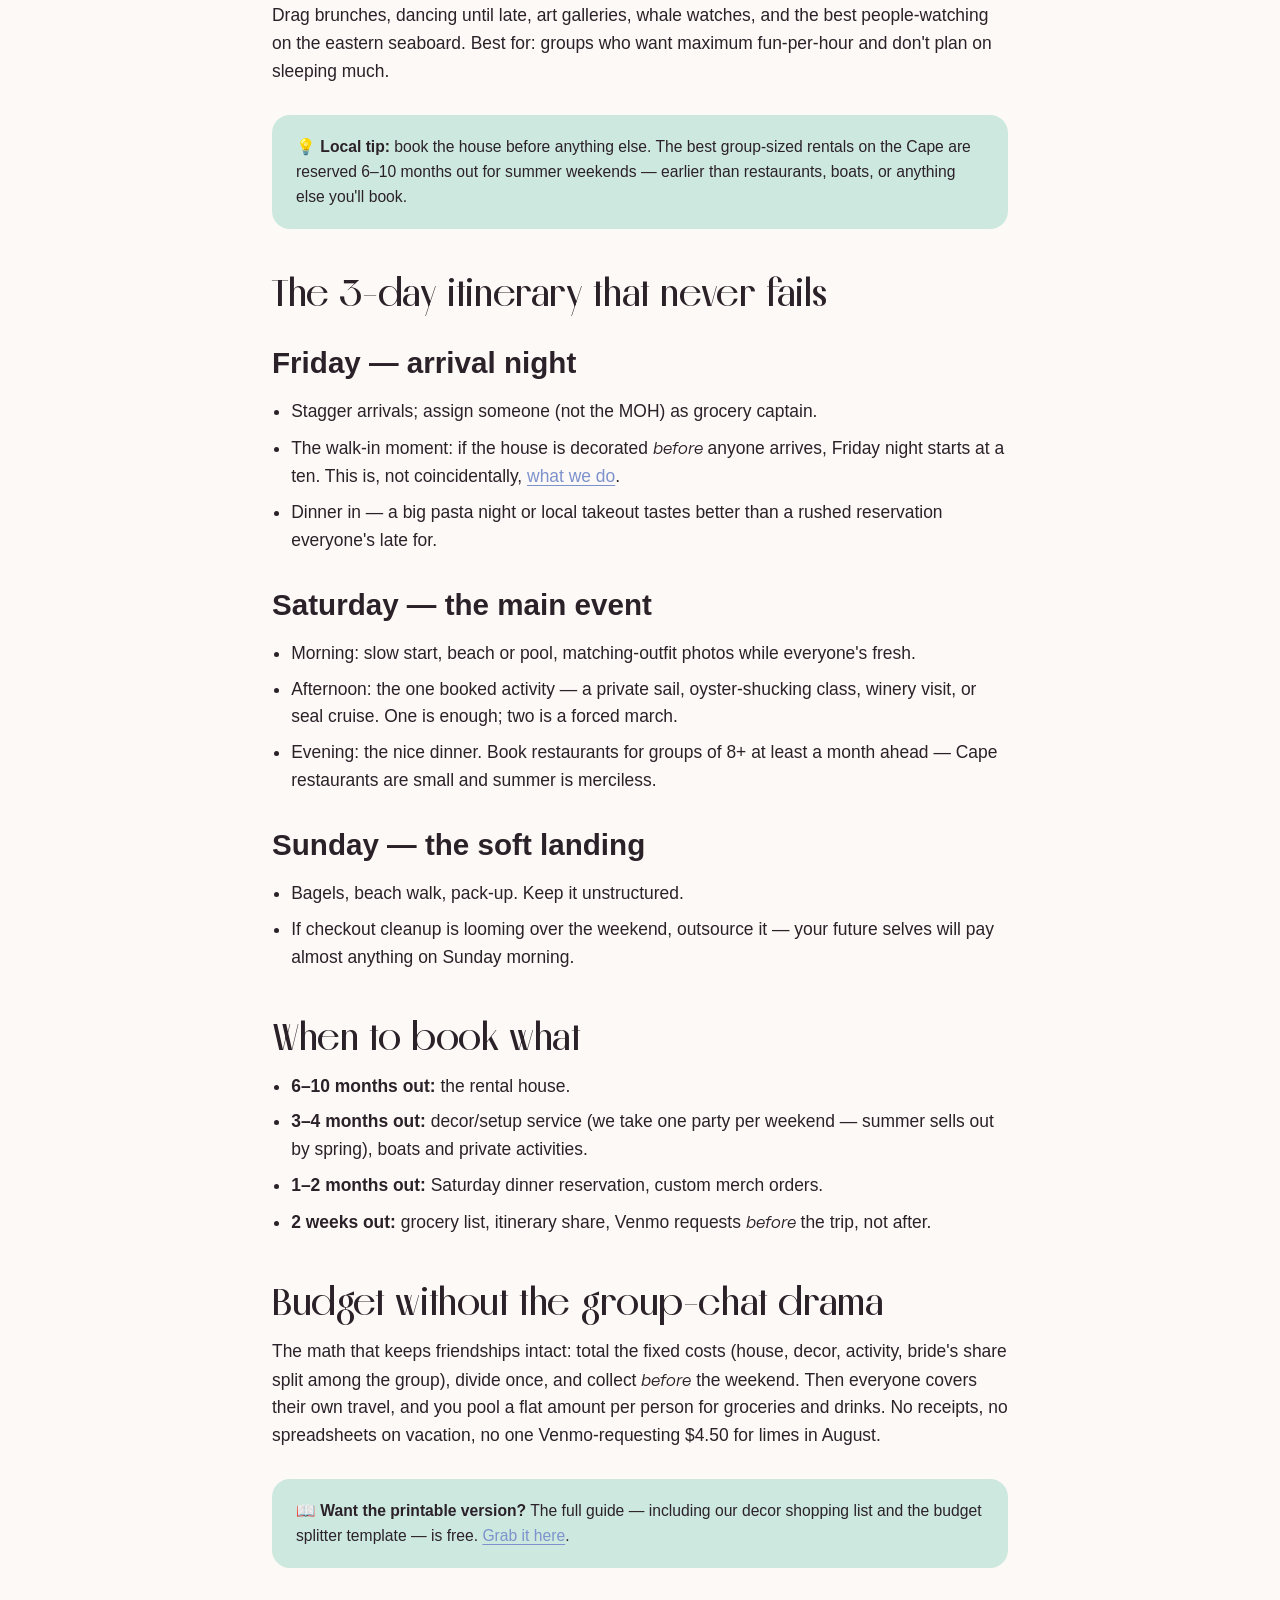
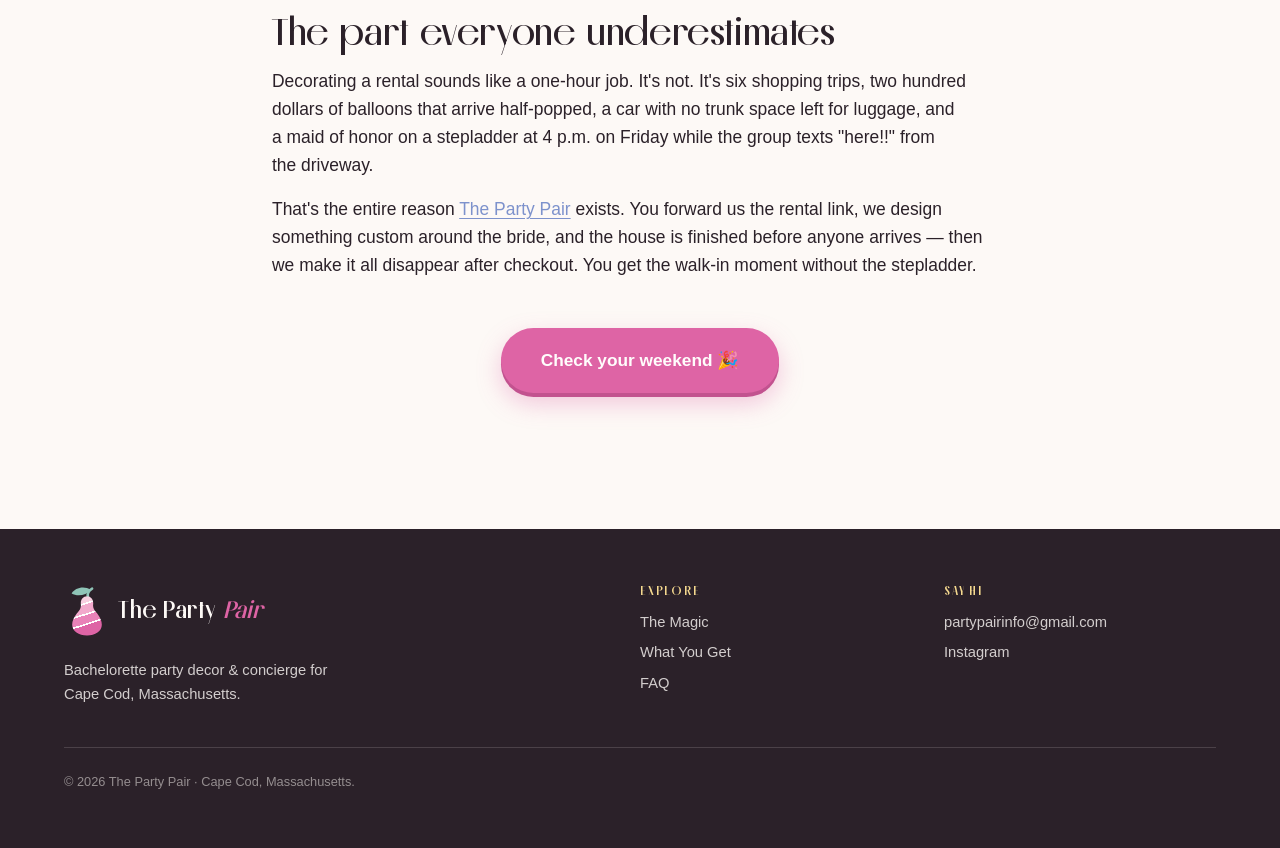
==== commit 4f267ad0: "Mobile services tabs, brand spacing fix, plain monogram, footer link removal Co-Authored-By: Claude " ====
--- a/guide.html
+++ b/guide.html
@@ -38,7 +38,7 @@
 
   <header class="site-header">
     <div class="site-header__inner">
-      <a class="brand" href="index.html"><img class="brand__pear" src="assets/img/pear.svg" alt="" width="90" height="100">The Party <em>Pair</em></a>
+      <a class="brand" href="index.html"><img class="brand__pear" src="assets/img/pear.svg" alt="" width="90" height="100"><span>The Party <em>Pair</em></span></a>
       <nav class="site-nav" aria-label="Main">
         <a href="index.html#transformation">The Magic</a>
         <a href="index.html#offer">What You Get</a>
@@ -121,7 +121,7 @@
   <footer class="site-footer">
     <div class="container site-footer__grid">
       <div>
-        <a class="brand" href="index.html"><img class="brand__pear" src="assets/img/pear.svg" alt="" width="90" height="100">The Party <em>Pair</em></a>
+        <a class="brand" href="index.html"><img class="brand__pear" src="assets/img/pear.svg" alt="" width="90" height="100"><span>The Party <em>Pair</em></span></a>
         <p style="margin-top: 1rem; max-width: 34ch">Bachelorette party decor &amp; concierge for Cape Cod, Massachusetts.</p>
       </div>
       <div>
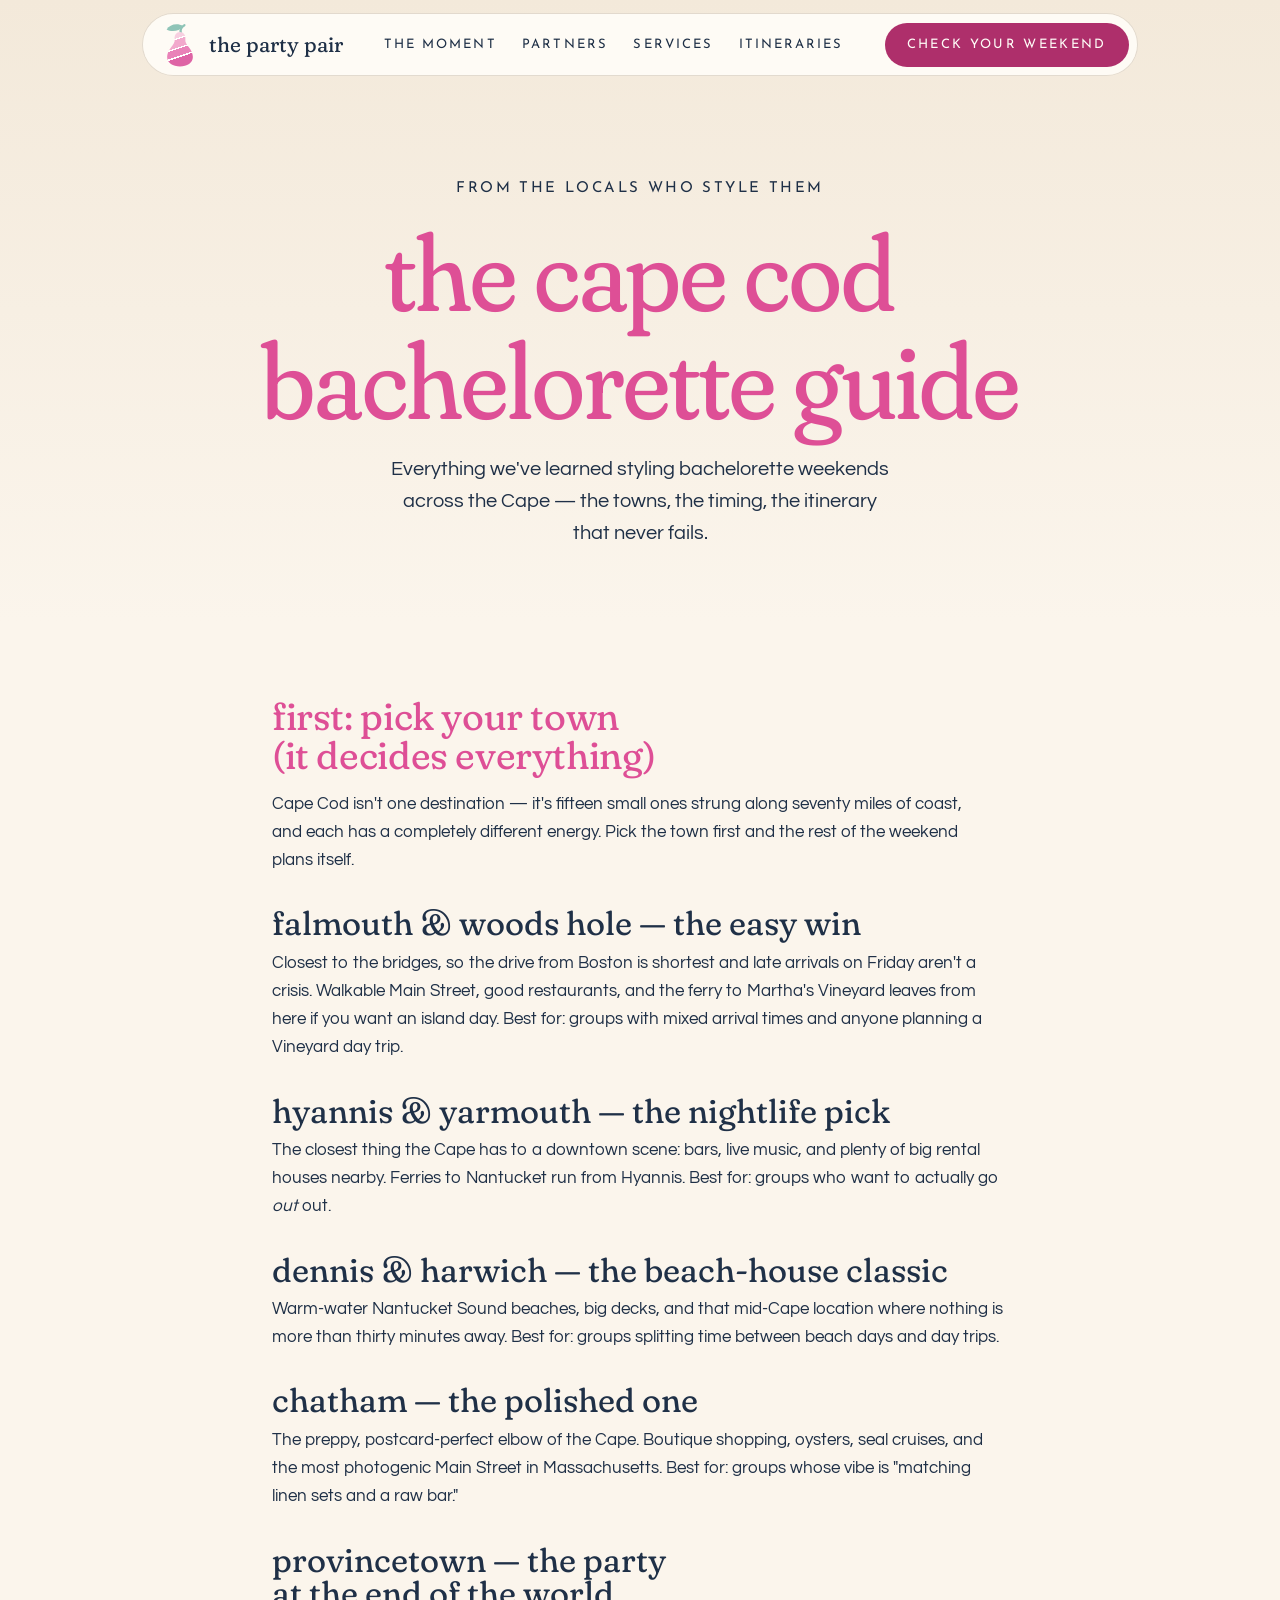
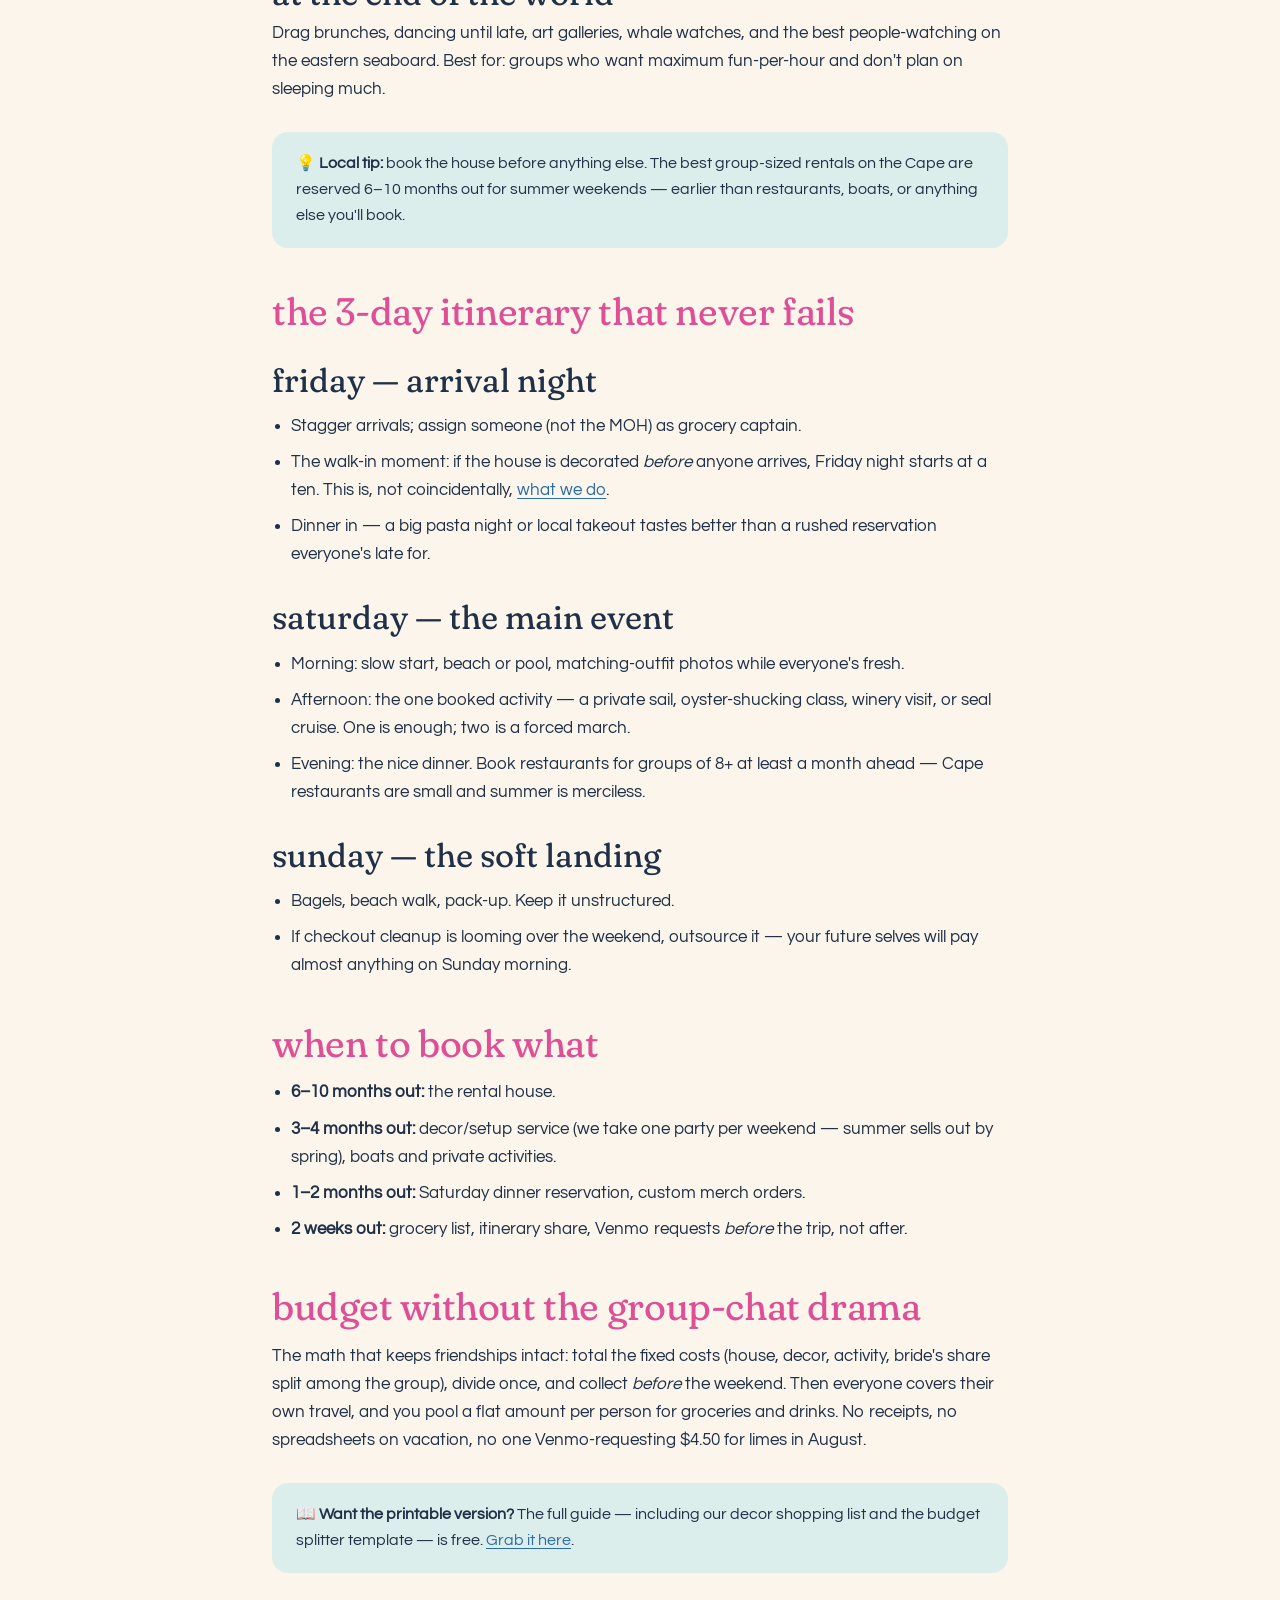
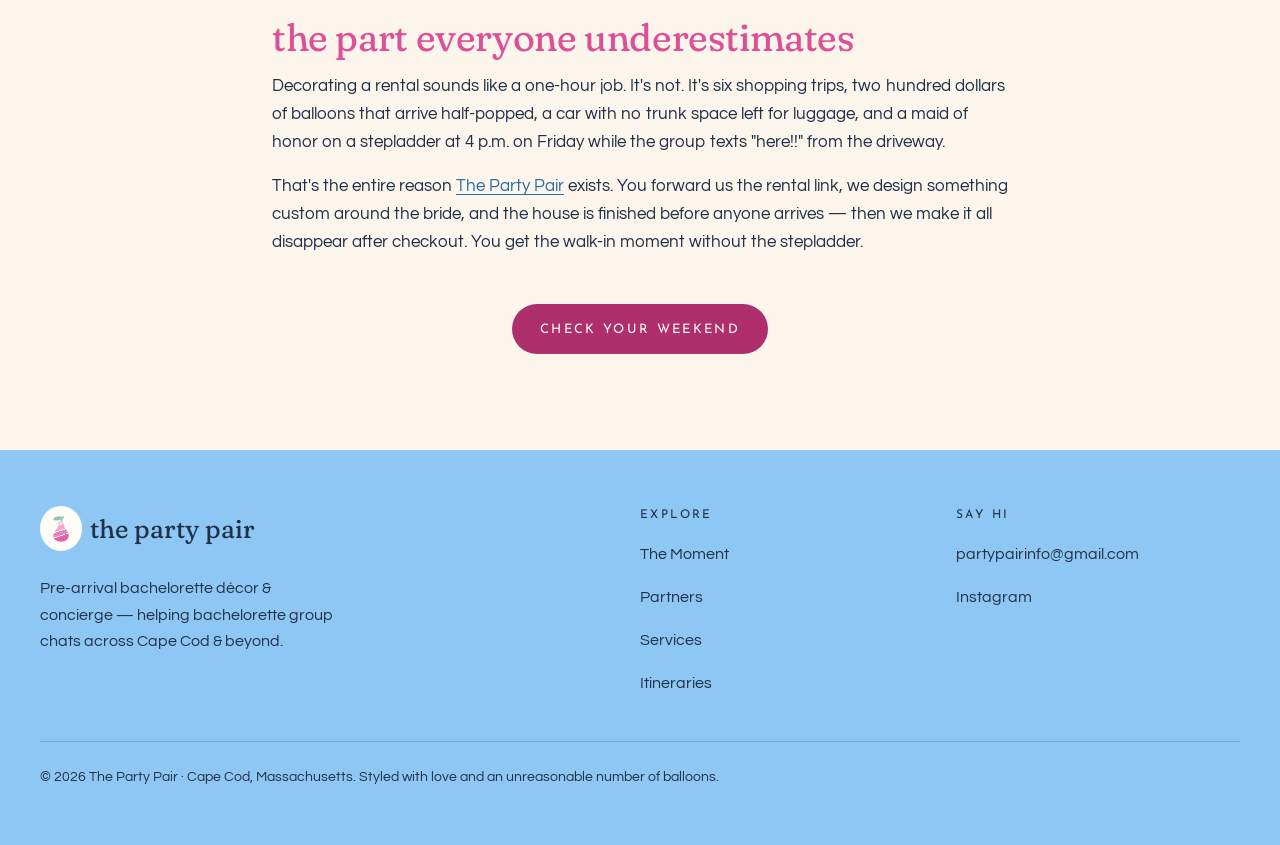
==== commit da80e73e: "Mirror site/ at PartyPair f7e27cf Co-Authored-By: Claude Opus 5.5 <noreply@anthropic.com>" ====
--- a/guide.html
+++ b/guide.html
@@ -6,7 +6,6 @@
   <title>The Cape Cod Bachelorette Party Guide (2026) — Towns, Itinerary &amp; Planning Tips | The Party Pair</title>
   <meta name="description" content="How to plan a Cape Cod bachelorette weekend: which town fits your group, a 3-day itinerary that never fails, booking timelines, budgeting, and local tips from the Cape's bachelorette decor concierge.">
   <link rel="canonical" href="https://www.thepartypair.com/guide">
-  <meta name="theme-color" content="#fdf9f6">
 
   <meta property="og:type" content="article">
   <meta property="og:title" content="The Cape Cod Bachelorette Party Guide — from the locals who style them">
@@ -14,13 +13,16 @@
   <meta property="og:url" content="https://www.thepartypair.com/guide">
   <meta property="og:image" content="https://www.thepartypair.com/assets/img/tablescape.webp">
 
-  <link rel="icon" href="data:image/svg+xml,<svg xmlns='http://www.w3.org/2000/svg' viewBox='0 0 100 100'><text y='.9em' font-size='90'>🍐</text></svg>">
-  <link rel="preload" href="assets/fonts/Melodrama-Variable.woff2" as="font" type="font/woff2" crossorigin>
-  <link rel="preload" href="assets/fonts/GeneralSans-Variable.woff2" as="font" type="font/woff2" crossorigin>
+  <meta name="theme-color" content="#fbf5ec">
+  <link rel="icon" href="assets/img/pear.svg" type="image/svg+xml">
+  <link rel="preconnect" href="https://fonts.googleapis.com">
+  <link rel="preconnect" href="https://fonts.gstatic.com" crossorigin>
+  <link rel="stylesheet" href="https://fonts.googleapis.com/css2?family=Fraunces:opsz,wght,SOFT@9..144,900,100&family=Josefin+Sans:wght@600&family=Questrial&family=Yellowtail&display=swap">
   <link rel="stylesheet" href="css/tokens.css">
   <link rel="stylesheet" href="css/base.css">
   <link rel="stylesheet" href="css/components.css">
-  <link rel="stylesheet" href="css/sections.css">
+  <link rel="stylesheet" href="css/nav.css">
+  <link rel="stylesheet" href="css/pages.css">
 
   <script type="application/ld+json">
   {
@@ -36,26 +38,17 @@
 </head>
 <body>
 
-  <header class="site-header">
-    <div class="site-header__inner">
-      <a class="brand" href="index.html"><img class="brand__pear" src="assets/img/pear.svg" alt="" width="90" height="100"><span>The Party <em>Pair</em></span></a>
-      <nav class="site-nav" aria-label="Main">
-        <a href="index.html#transformation">The Magic</a>
-        <a href="index.html#offer">What You Get</a>
-        <a href="index.html#faq">FAQ</a>
-      </nav>
-      <button class="btn btn--primary" data-open-inquiry>Check your weekend</button>
-    </div>
-  </header>
+  <a class="skip-link" href="#main">Skip to content</a>
+  <div data-partial="header"></div>
 
-  <main>
+  <main id="main">
     <section class="guide-hero">
-      <p class="eyebrow">from the locals who style them 🐚</p>
-      <h1>The Cape Cod Bachelorette <span class="display-italic" style="color: var(--rose)">Guide</span></h1>
-      <p class="lead" style="max-width: 46ch; margin-inline: auto">Everything we've learned styling bachelorette weekends across the Cape — the towns, the timing, the itinerary that never fails.</p>
+      <p class="caps">From the locals who style them</p>
+      <h1>The Cape Cod Bachelorette Guide</h1>
+      <p class="lead">Everything we've learned styling bachelorette weekends across the Cape — the towns, the timing, the itinerary that never fails.</p>
     </section>
 
-    <article class="section prose" style="padding-top: 2rem">
+    <article class="section prose">
       <h2>First: pick your town (it decides everything)</h2>
       <p>Cape Cod isn't one destination — it's fifteen small ones strung along seventy miles of coast, and each has a completely different energy. Pick the town first and the rest of the weekend plans itself.</p>
 
@@ -112,77 +105,13 @@
       <p>Decorating a rental sounds like a one-hour job. It's not. It's six shopping trips, two hundred dollars of balloons that arrive half-popped, a car with no trunk space left for luggage, and a maid of honor on a stepladder at 4 p.m. on Friday while the group texts "here!!" from the driveway.</p>
       <p>That's the entire reason <a href="index.html">The Party Pair</a> exists. You forward us the rental link, we design something custom around the bride, and the house is finished before anyone arrives — then we make it all disappear after checkout. You get the walk-in moment without the stepladder.</p>
 
-      <div class="u-center" style="margin-top: 3rem">
-        <button class="btn btn--primary btn--lg" data-open-inquiry>Check your weekend 🎉</button>
+      <div class="u-center">
+        <button class="btn btn--primary" data-open-inquiry>Check your weekend</button>
       </div>
     </article>
   </main>
 
-  <footer class="site-footer">
-    <div class="container site-footer__grid">
-      <div>
-        <a class="brand" href="index.html"><img class="brand__pear" src="assets/img/pear.svg" alt="" width="90" height="100"><span>The Party <em>Pair</em></span></a>
-        <p style="margin-top: 1rem; max-width: 34ch">Bachelorette party decor &amp; concierge for Cape Cod, Massachusetts.</p>
-      </div>
-      <div>
-        <h4>Explore</h4>
-        <ul>
-          <li><a href="index.html#transformation">The Magic</a></li>
-          <li><a href="index.html#offer">What You Get</a></li>
-          <li><a href="index.html#faq">FAQ</a></li>
-        </ul>
-      </div>
-      <div>
-        <h4>Say hi</h4>
-        <ul>
-          <li><a href="mailto:partypairinfo@gmail.com">partypairinfo@gmail.com</a></li>
-          <li><a href="https://www.instagram.com/partypairdecorations/" rel="noopener">Instagram</a></li>
-        </ul>
-      </div>
-    </div>
-    <div class="container fineprint">
-      <p>© 2026 The Party Pair · Cape Cod, Massachusetts.</p>
-    </div>
-  </footer>
-
-  <div class="sticky-cta">
-    <button class="btn btn--primary" data-open-inquiry>Check your weekend 🎉</button>
-  </div>
-
-  <dialog class="modal" id="inquiry-modal" aria-labelledby="inquiry-title-g">
-    <div class="modal__body">
-      <button class="modal__close" aria-label="Close">✕</button>
-      <p class="eyebrow">two minutes, promise ⏱️</p>
-      <h2 id="inquiry-title-g" style="font-size: clamp(1.8rem, 5vw, 2.4rem); margin-bottom: 0.6rem">Let's see if your weekend is open</h2>
-      <p style="color: var(--ink-soft); margin-bottom: 1.5rem">We take one party per weekend — tell us yours and we'll confirm availability within 24 hours.</p>
-      <form id="inquiry-form" name="weekend-inquiry" method="POST" data-netlify="true" style="display: grid; gap: 1rem">
-        <input type="hidden" name="form-name" value="weekend-inquiry">
-        <div class="field">
-          <label for="inq-name">Your name</label>
-          <input id="inq-name" name="name" type="text" required autocomplete="name" placeholder="Sam Rivera">
-        </div>
-        <div class="field">
-          <label for="inq-email">Email</label>
-          <input id="inq-email" name="email" type="email" required autocomplete="email" placeholder="you@email.com">
-        </div>
-        <div class="field">
-          <label for="inq-phone">Phone <span style="font-weight: 420; color: var(--ink-soft)">(for a faster reply)</span></label>
-          <input id="inq-phone" name="phone" type="tel" autocomplete="tel" placeholder="(508) 555-0123">
-        </div>
-        <div class="field">
-          <label for="inq-date">The weekend</label>
-          <input id="inq-date" name="weekend" type="date" required>
-          <p class="field__hint">Rough date is fine — we'll figure out the details together.</p>
-        </div>
-        <div class="field">
-          <label for="inq-rental">Rental link <span style="font-weight: 420; color: var(--ink-soft)">(optional)</span></label>
-          <input id="inq-rental" name="rental" type="url" inputmode="url" placeholder="airbnb.com/rooms/…">
-        </div>
-        <button class="btn btn--primary btn--lg" type="submit">Check availability 🎉</button>
-        <p class="form-note">Submitting means you're okay with us texting you back — that's it, no strings, message &amp; data rates may apply.</p>
-      </form>
-    </div>
-  </dialog>
+  <div data-partial="footer"></div>
 
   <script type="module" src="js/main.js"></script>
 </body>
--- a/css/tokens.css
+++ b/css/tokens.css
@@ -1,73 +1,102 @@
 /* ============================================================
-   The Party Pair — Design tokens
-   Palette: Cape Cod postcard meets modern girly maximalism
+   The Party Pair — design tokens (docs/design-guide.md §3, §4, §14)
+   Every page loads this first.
    ============================================================ */
 
-@font-face {
-  font-family: 'Melodrama';
-  src: url('../assets/fonts/Melodrama-Variable.woff2') format('woff2');
-  font-weight: 300 700;
-  font-display: swap;
-}
-@font-face {
-  font-family: 'General Sans';
-  src: url('../assets/fonts/GeneralSans-Variable.woff2') format('woff2');
-  font-weight: 200 700;
-  font-style: normal;
-  font-display: swap;
-}
-@font-face {
-  font-family: 'General Sans';
-  src: url('../assets/fonts/GeneralSans-VariableItalic.woff2') format('woff2');
-  font-weight: 200 700;
-  font-style: italic;
-  font-display: swap;
-}
 :root {
-  /* Color — pear-logo palette (shared with V2) */
-  --ink: #2b2129;
-  --ink-soft: #6e6069;
-  --shell: #fdf9f6;
-  --shell-deep: #f5eae6;
-  --rose: #de64a5;
-  --rose-deep: #c2528f;
-  --peri: #a9bce6;
-  --peri-deep: #7d92cc;
-  --butter: #f5d98f;
-  --butter-deep: #d0aa4f;
-  --seafoam: #cde9df;
-  --leaf: #8fc4b7;
-  --white: #fffdfc;
+  /* ---------- Colour (§3.2) ---------- */
+  --cream: #fbf5ec;          /* page ground */
+  --sand: #f3e9da;
+  --paper: #fffdf8;          /* prints, cards, labels */
+  --punch: #de4f96;          /* loud pink: display text 24px+ only */
+  --pear: #ea9cc0;
+  --petal: #f6d8e4;
+  --pear-deep: #ae2f6b;      /* primary pill, small pink text */
+  --pear-deeper: #8f2357;
+  --seaglass: #a2ccc6;
+  --seafoam: #dceeeb;
+  --coastal: #8fc7f4;
+  --seaglass-deep: #2c6a63;
+  --butter: #f6e7a8;
+  --butter-deep: #e3cf6e;
+  --ink: #1f3047;            /* all body text */
+  --ink-muted: #4f5b6c;
+  --line: #e2d6c4;
+  --focus: #2b6ca3;
+  --hairline: rgba(31, 48, 71, 0.16);
 
-  /* Type */
-  --font-display: 'Melodrama', Georgia, serif;
-  --font-body: 'General Sans', -apple-system, 'Segoe UI', sans-serif;
+  /* ---------- Colour roles: what a colour DOES, not what it is ----------
+     Sections read these instead of a named colour, so a palette can give
+     each job its own colour (css/palettes.css). Every default resolves to
+     exactly today's colour. */
+  --btn-alt-bg: var(--seaglass);          /* secondary pill ("Meet our favorites") */
+  --btn-alt-bg-hover: #8fc0b9;
+  --btn-alt-ink: var(--ink);
+  --hero-dot: rgba(222, 100, 165, 0.13);  /* hero's faint dot grain */
+  --chat-me-bg: rgba(246, 216, 228, 0.96);/* "my" chat bubble */
+  --her-party-bg: var(--pear-deep);       /* the bold band */
+  --her-party-heading: var(--paper);
+  --her-party-ink: var(--paper);
+  --her-party-script: var(--petal);
+  --badge-fill: var(--pear);              /* partners "the party pair" stamp */
+  --badge-ink: var(--paper);
+  --caps-accent: var(--punch);            /* small caps line under a headline */
+  --side-quest-bg: var(--petal);
+  --side-quest-spark: var(--pear);
+  --route-line: var(--seaglass);          /* side quest route card */
+  --route-pin: var(--seaglass);
+  --route-home: var(--punch);
+  --route-chip: var(--seafoam);
+  --route-home-chip: var(--petal);
+  --route-home-ink: var(--pear-deep);
+  --faq-bg: var(--petal);
+  --footer-bg: var(--coastal);
+  /* booking-step stickers and sparkle trio (js/booking.js) */
+  --sticker-hot: var(--punch);
+  --sticker-pink: var(--pear);
+  --sticker-leaf: var(--seaglass);
+  --sticker-butter: var(--butter);
+  --sticker-pin: var(--butter-deep);
+  --sticker-deep: var(--pear-deep);
+  --sticker-spark2: var(--seaglass-deep);
+  /* form-success confetti (js/confetti.js), comma-separated */
+  --confetti: #de64a5, #f2a9cc, #a9bce6, #f5d98f, #cde9df, #8fc4b7;
+
+  /* ---------- Type (§4.1). Licensed faces first; the free Google
+     stand-ins second (loaded in each page's <head>) ---------- */
+  --font-display: 'Sunday Club', 'Fraunces', Georgia, serif;
+  --font-script: 'Flanogant', 'Flanogant Clean', 'Yellowtail', cursive;
+  --font-caps: 'Milk and Clay', 'Josefin Sans', 'Helvetica Neue', sans-serif;
+  --font-body: 'Gentle Side', 'Questrial', 'Helvetica Neue', Arial, sans-serif;
 
   --text-hero: clamp(2.9rem, 10vw, 6.75rem);
-  --text-h2: clamp(2.1rem, 6vw, 3.9rem);
-  --text-h3: clamp(1.35rem, 3.5vw, 1.85rem);
-  --text-lead: clamp(1.06rem, 2.4vw, 1.3rem);
-  --text-body: clamp(1rem, 2.2vw, 1.09rem);
+  --text-h2: clamp(2.5rem, 4.6vw, 4rem);
+  --text-h3: clamp(1.4375rem, 2.6vw, 2.25rem);
+  --text-lead: clamp(1.0625rem, 1.8vw, 1.25rem);
+  --text-body: 1.0625rem;
   --text-small: 0.875rem;
 
-  /* Space & shape */
-  --space-section: clamp(4.5rem, 12vw, 8.5rem);
-  --gutter: clamp(1.25rem, 4.5vw, 2.5rem);
-  --content-max: 72rem;
+  /* ---------- Layout ---------- */
+  --space-section: clamp(4rem, 9vw, 6rem);
+  --gutter: clamp(1rem, 4vw, 2.5rem);
+  --content-max: 75rem;
   --narrow-max: 46rem;
-  --radius-lg: 1.75rem;
-  --radius-md: 1.125rem;
+
+  /* ---------- Shape and depth ---------- */
+  --radius-sm: 8px;
+  --radius-md: 16px;
+  --radius-lg: 24px;
   --radius-pill: 999px;
+  --lift: 0 10px 28px rgba(31, 48, 71, 0.14);
+  --shadow-card: 0 0 0 1px rgba(31, 48, 71, 0.08);
+  --shadow-pop: var(--lift);
 
-  /* Elevation — soft long ink shadows */
-  --shadow-card: 0 2px 4px rgba(43, 33, 41, 0.05), 0 12px 32px rgba(43, 33, 41, 0.09);
-  --shadow-pop: 0 4px 10px rgba(43, 33, 41, 0.10), 0 22px 60px rgba(43, 33, 41, 0.18);
-  --shadow-cta: 0 4px 0 var(--rose-deep), 0 10px 24px rgba(222, 100, 165, 0.35);
-
-  /* Motion */
-  --ease-spring: cubic-bezier(0.34, 1.56, 0.64, 1);
+  /* ---------- Motion ---------- */
   --ease-out: cubic-bezier(0.22, 1, 0.36, 1);
-  --dur-quick: 180ms;
-  --dur-med: 420ms;
+  --dur-quick: 200ms;
+  --dur-med: 280ms;
   --dur-slow: 800ms;
 }
+@media (max-width: 47.5em) {
+  :root { --text-body: 1rem; }
+}
--- a/css/base.css
+++ b/css/base.css
@@ -1,5 +1,5 @@
 /* ============================================================
-   Base: reset, typography, layout primitives
+   Base: reset, the type system (design guide §4), layout primitives
    ============================================================ */
 
 *, *::before, *::after { box-sizing: border-box; }
@@ -15,10 +15,10 @@
 body {
   font-family: var(--font-body);
   font-size: var(--text-body);
-  font-weight: 420;
-  line-height: 1.6;
+  font-weight: 400;
+  line-height: 1.65;
   color: var(--ink);
-  background: var(--shell);
+  background: var(--cream);
   overflow-x: clip;
 }
 
@@ -29,25 +29,62 @@
   color: inherit;
 }
 
+/* ---------- Type ----------
+   The licensed fonts have one weight each, so nothing asks for bold
+   outside body copy (§4.2). Headings are lowercase display (§4.5). */
 h1, h2, h3, h4 {
   font-family: var(--font-display);
-  font-weight: 560;
-  line-height: 1.04;
+  font-weight: 400;
+  font-style: normal;
+  font-variation-settings: 'SOFT' 100;
+  letter-spacing: -0.01em;
+  line-height: 1;
+  text-transform: lowercase;
   text-wrap: balance;
 }
-
-h1 { font-size: var(--text-hero); letter-spacing: -0.015em; }
-h2 { font-size: var(--text-h2); letter-spacing: -0.01em; }
-h3 { font-size: var(--text-h3); font-family: var(--font-body); font-weight: 600; line-height: 1.25; }
+h1 { font-size: var(--text-hero); }
+h2 { font-size: var(--text-h2); }
+h3 { font-size: var(--text-h3); letter-spacing: 0; }
 
 p { text-wrap: pretty; }
 
-a { color: var(--peri-deep); text-underline-offset: 3px; }
+/* the type stack's other two voices (§4.4) */
+.script {
+  font-family: var(--font-script);
+  font-weight: 400;
+  line-height: 1;
+}
+.caps {
+  font-family: var(--font-caps);
+  font-weight: 400;
+  font-size: 0.9375rem;
+  line-height: 1.7;
+  letter-spacing: 0.16em;
+  text-transform: uppercase;
+}
+.caps .script {
+  font-size: 1.65em;
+  letter-spacing: 0;
+  text-transform: none;
+  vertical-align: -0.12em;
+}
 
-::selection { background: var(--rose); color: var(--white); }
+.lead {
+  font-size: var(--text-lead);
+  font-weight: 400;
+  line-height: 1.6;
+  color: var(--ink);
+}
+/* bold is allowed only here, in body copy (§4.2) */
+strong { font-weight: 700; }
+
+a { color: var(--focus); text-underline-offset: 3px; }
+:is(p, li) a:not(.btn) { color: var(--focus); }
+
+::selection { background: var(--petal); color: var(--ink); }
 
 :focus-visible {
-  outline: 3px solid var(--peri);
+  outline: 2px solid var(--focus);
   outline-offset: 3px;
   border-radius: 4px;
 }
@@ -60,8 +97,9 @@
   translate: -50% 0;
   z-index: 100;
   background: var(--ink);
-  color: var(--shell);
-  font-weight: 600;
+  color: var(--cream);
+  font-family: var(--font-caps);
+  font-weight: 400;
   text-decoration: none;
   padding: 0.7em 1.5em;
   border-radius: var(--radius-pill);
@@ -74,38 +112,18 @@
   pointer-events: auto;
 }
 
-/* Layout primitives */
+/* ---------- Layout ---------- */
 .container {
   width: min(100% - 2 * var(--gutter), var(--content-max));
   margin-inline: auto;
 }
 
-.container--narrow { max-width: var(--narrow-max); }
-
 .section { padding-block: var(--space-section); position: relative; }
 
-/* Text utilities */
-.eyebrow {
-  font-family: var(--font-body);
-  font-weight: 640;
-  font-size: 0.82rem;
-  text-transform: uppercase;
-  letter-spacing: 0.14em;
-  color: var(--rose);
-  display: inline-flex;
-  align-items: center;
-  gap: 0.5em;
-  margin-bottom: 1rem;
-}
-
-.lead {
-  font-size: var(--text-lead);
-  line-height: 1.55;
-  color: var(--ink-soft);
-  font-weight: 450;
-}
-
-.display-italic { font-style: italic; }
+/* a centred heading + lead above a section's content */
+.section-intro { max-width: var(--narrow-max); margin-inline: auto; text-align: center; margin-bottom: 3rem; }
+.section-intro:last-child { margin-bottom: 0; }
+.section-intro .lead { margin-top: 1rem; }
 
 .u-center { text-align: center; }
 
@@ -119,8 +137,9 @@
   border: 0;
 }
 
-/* Scroll reveal — .reveal elements rise+fade in via scroll.js.
-   Gated behind html.js so content stays visible without JavaScript. */
+/* ---------- Scroll reveal ----------
+   .reveal elements rise and fade in via scroll.js. Gated behind html.js
+   so content stays visible without JavaScript. */
 html.js .reveal {
   opacity: 0;
   transform: translateY(26px);
--- a/css/components.css
+++ b/css/components.css
@@ -1,133 +1,68 @@
 /* ============================================================
-   Components: nav, buttons, marquee, cards, forms, modal,
-   accordion, before/after slider, dividers, sticky CTA
+   Components (design guide §10): buttons, brand, ticker, pear seal,
+   footer, sticky CTA, toast, inquiry modal and fields.
+   The header and menu are in nav.css.
    ============================================================ */
 
-/* ---------- Buttons ---------- */
+/* ---------- Pills (§10.1) ---------- */
 .btn {
   display: inline-flex;
   align-items: center;
   justify-content: center;
   gap: 0.55em;
-  padding: 0.95em 1.9em;
+  min-height: 3.125rem;
+  padding: 0 1.75rem;
   border: none;
   border-radius: var(--radius-pill);
-  font-weight: 600;
-  font-size: 1.02rem;
+  font-family: var(--font-caps);
+  font-weight: 400;
+  font-size: 0.8125rem;
+  letter-spacing: 0.18em;
+  text-transform: uppercase;
   text-decoration: none;
   cursor: pointer;
   transition:
-    transform var(--dur-quick) var(--ease-spring),
+    transform var(--dur-quick) var(--ease-out),
     box-shadow var(--dur-quick) var(--ease-out),
     background-color var(--dur-quick) var(--ease-out);
   -webkit-tap-highlight-color: transparent;
 }
 
-.btn--primary {
-  background: var(--rose);
-  color: var(--white);
-  box-shadow: var(--shadow-cta);
-}
-.btn--primary:hover { transform: translateY(-2px) rotate(-0.5deg); }
-.btn--primary:active {
-  transform: translateY(2px);
-  box-shadow: 0 1px 0 var(--rose-deep), 0 4px 10px rgba(222, 100, 165, 0.3);
-}
-
-.btn--ghost {
-  background: transparent;
-  color: var(--ink);
-  box-shadow: inset 0 0 0 2px var(--ink);
-}
-.btn--ghost:hover { background: var(--ink); color: var(--shell); transform: translateY(-2px); }
-
-.btn--light {
-  background: var(--white);
-  color: var(--ink);
-  box-shadow: var(--shadow-card);
-}
-.btn--light:hover { transform: translateY(-2px) rotate(0.5deg); }
-
-.btn--lg { padding: 1.1em 2.3em; font-size: 1.08rem; }
-
-/* ---------- Header / nav ---------- */
-.site-header {
-  position: fixed;
-  inset-inline: 0;
-  top: 0;
-  z-index: 60;
-  transition: transform var(--dur-med) var(--ease-out);
-}
-.site-header.is-hidden { transform: translateY(-110%); }
-
-.site-header__inner {
-  display: flex;
-  align-items: center;
-  justify-content: space-between;
-  gap: 1rem;
-  margin: 0.9rem auto 0;
-  padding: 0.55rem 0.7rem 0.55rem 1.1rem;
-  width: min(100% - 2 * var(--gutter), var(--content-max));
-  background: rgba(255, 253, 252, 0.85);
-  backdrop-filter: blur(14px);
-  -webkit-backdrop-filter: blur(14px);
-  border-radius: var(--radius-pill);
-  box-shadow: var(--shadow-card);
-}
-
+.btn--primary { background: var(--pear-deep); color: var(--paper); }
+.btn--primary:hover { transform: translateY(-2px) rotate(-0.5deg); background: var(--pear-deeper); }
+.btn--primary:active { transform: translateY(2px); }
+
+.btn--light { background: var(--paper); color: var(--ink); }
+.btn--light:hover { transform: translateY(-2px) rotate(0.5deg); background: var(--petal); }
+
+.btn--seaglass { background: var(--btn-alt-bg); color: var(--btn-alt-ink); }
+.btn--seaglass:hover { background: var(--btn-alt-bg-hover); }
+
+/* ---------- Brand: the pear + wordmark (§2) ---------- */
 .brand {
   display: inline-flex;
   align-items: center;
   gap: 0.55rem;
   font-family: var(--font-display);
-  font-weight: 620;
-  font-size: 1.28rem;
+  font-weight: 400;
+  font-variation-settings: 'SOFT' 100;
+  font-size: 1.3125rem;
+  line-height: 1;
+  letter-spacing: 0;
+  text-transform: lowercase;
   color: var(--ink);
   text-decoration: none;
-  letter-spacing: 0.01em;
   white-space: nowrap;
 }
-.brand em { font-style: italic; color: var(--rose); }
+.brand em { font-style: normal; }   /* the wordmark is one colour, upright */
 .brand__pear { width: 1.9em; height: auto; flex-shrink: 0; }
 
-.site-nav { display: none; }
-
-@media (min-width: 46em) {
-  .site-nav { display: flex; align-items: center; gap: 1.8rem; }
-  .site-nav a {
-    color: var(--ink);
-    text-decoration: none;
-    font-weight: 520;
-    font-size: 0.97rem;
-    position: relative;
-  }
-  .site-nav a::after {
-    content: '';
-    position: absolute;
-    left: 0; right: 100%;
-    bottom: -4px;
-    height: 2px;
-    background: var(--rose);
-    border-radius: 2px;
-    transition: right var(--dur-quick) var(--ease-out);
-  }
-  .site-nav a:hover::after { right: 0; }
-}
-
-.site-header .btn { padding: 0.7em 1.4em; font-size: 0.95rem; white-space: nowrap; }
-
-@media (max-width: 26em) {
-  .brand { font-size: 1.12rem; }
-  .site-header .btn { padding: 0.65em 1.1em; font-size: 0.88rem; }
-}
-
-/* ---------- Marquee ---------- */
+/* ---------- Ticker (§10.5) ---------- */
 .marquee {
   overflow: hidden;
-  padding-block: 0.9rem;
-  background: var(--ink);
-  color: var(--shell);
-  transform: rotate(-1.2deg) scale(1.02);
+  padding-block: 1rem;
+  background: var(--petal);
+  color: var(--pear-deep);
 }
 .marquee__track {
   display: flex;
@@ -139,16 +74,16 @@
   display: inline-flex;
   align-items: center;
   gap: 2.5rem;
-  font-weight: 600;
-  font-size: 0.88rem;
-  text-transform: uppercase;
-  letter-spacing: 0.1em;
+  font-family: var(--font-display);
+  font-weight: 400;
+  font-variation-settings: 'SOFT' 100;
+  font-size: 1.875rem;
+  letter-spacing: -0.01em;
+  text-transform: lowercase;
   white-space: nowrap;
 }
-.marquee__item .glyph { color: var(--butter); }
-
-/* Track is the item duplicated once, joined by the same 2.5rem flex gap;
-   a seamless loop must travel one item + one gap = 50% + half the gap. */
+/* Track is the item duplicated once (main.js), joined by the same 2.5rem
+   flex gap; a seamless loop travels one item + one gap = 50% + half the gap. */
 @keyframes marquee-scroll {
   to { transform: translateX(calc(-50% - 1.25rem)); }
 }
@@ -156,69 +91,173 @@
   .marquee__track { animation: none; }
 }
 
-/* ---------- Cards ---------- */
-.card {
-  background: var(--white);
-  border-radius: var(--radius-lg);
-  box-shadow: var(--shadow-card);
-  padding: clamp(1.5rem, 4vw, 2.25rem);
-}
-
-/* Polaroid-style photo card */
-.photo-card {
-  background: var(--white);
-  border-radius: var(--radius-md);
-  box-shadow: var(--shadow-card);
-  padding: 0.65rem 0.65rem 1rem;
-  transition: transform var(--dur-med) var(--ease-spring), box-shadow var(--dur-med) var(--ease-out);
-}
-.photo-card img {
-  border-radius: calc(var(--radius-md) - 0.35rem);
+/* ---------- Pear ring seal on a seam (§9.4, §10.4) ----------
+   Paper disc, Pear deep caps ring, the real pear centred, tilted -8°;
+   hover turns the ring 140° over 1.4s. Its band needs position: relative
+   and a visibly different ground from the band above. */
+.seam-seal {
+  position: absolute;
+  left: 50%;
+  top: -78px;
+  z-index: 3;
+  width: 156px;
+  height: 156px;
+  translate: -50% 0;
+  rotate: -8deg;
+}
+.seam-seal svg {
+  position: absolute;
+  inset: 0;
   width: 100%;
   height: 100%;
-  object-fit: cover;
-}
-.photo-card figcaption {
-  font-style: italic;
-  font-size: 0.9rem;
-  font-weight: 470;
-  color: var(--ink-soft);
-  text-align: center;
-  padding-top: 0.65rem;
-}
-.photo-card:hover { transform: translateY(-6px) rotate(var(--tilt, -1.5deg)); box-shadow: var(--shadow-pop); }
-
-/* ---------- Forms ---------- */
-.field { display: grid; gap: 0.4rem; }
-.field label {
-  font-weight: 560;
-  font-size: 0.94rem;
-}
-.field input, .field select, .field textarea {
+  overflow: visible;
+  filter: drop-shadow(0 8px 14px rgba(31, 48, 71, 0.18));
+  transition: transform 1.4s var(--ease-out);
+}
+.seam-seal circle { fill: var(--paper); }
+.seam-seal text {
+  font-family: var(--font-caps);
+  font-size: 10.5px;
+  fill: var(--pear-deep);
+}
+.seam-seal img {
+  position: absolute;
+  left: 50%;
+  top: 50%;
+  width: 64px;                     /* fills the inside of the ring */
+  height: auto;
+  translate: -50% -50%;
+}
+.seam-seal:hover svg { transform: rotate(140deg); }
+@media (max-width: 47.5em) {
+  .seam-seal { width: 120px; height: 120px; top: -60px; }
+  .seam-seal img { width: 49px; }
+}
+@media (prefers-reduced-motion: reduce) {
+  .seam-seal svg { transition: none; }
+}
+
+/* ---------- Coastal waves (§8.2) ----------
+   An inline SVG laid over a band's edge, filled with the neighbouring
+   band's colour: --top hangs from the band above, --bottom rises from
+   the band below (the same path, flipped). Its band needs
+   position: relative. Heights halve on phones. */
+.wave {
+  position: absolute;
+  left: 0;
   width: 100%;
-  padding: 0.85em 1.1em;
-  border: 2px solid rgba(43, 33, 41, 0.14);
-  border-radius: var(--radius-md);
-  background: var(--white);
-  transition: border-color var(--dur-quick) var(--ease-out), box-shadow var(--dur-quick) var(--ease-out);
-}
-.field input:focus, .field select:focus, .field textarea:focus {
-  outline: none;
-  border-color: var(--peri);
-  box-shadow: 0 0 0 4px rgba(169, 188, 230, 0.3);
-}
-.field input[aria-invalid='true'] { border-color: var(--rose-deep); }
-
-.field__hint { font-size: 0.82rem; color: var(--ink-soft); }
-
-.form-note {
-  font-size: 0.82rem;
-  color: var(--ink-soft);
-  line-height: 1.5;
-}
-
-/* ---------- Modal (inquiry) ---------- */
+  pointer-events: none;
+}
+.wave--top { top: -1px; height: 56px; }
+.wave--bottom { bottom: -1px; height: 76px; transform: scaleY(-1); }
+@media (max-width: 47.5em) {
+  .wave--top { height: 28px; }
+  .wave--bottom { height: 38px; }
+}
+
+/* ---------- Footer (§10.12) ---------- */
+.site-footer {
+  background: var(--footer-bg);
+  color: var(--ink);
+  padding: 3.5rem 0 7rem;
+  font-size: 1rem;
+}
+.site-footer__grid {
+  display: grid;
+  gap: 2rem;
+}
+@media (min-width: 46em) {
+  .site-footer__grid { grid-template-columns: 2fr 1fr 1fr; }
+  .site-footer { padding-bottom: 3.5rem; }
+}
+.site-footer .brand { font-size: 1.625rem; }
+/* the pear disappears on colour, so it sits on a Paper disc (§2) */
+.site-footer .brand__pear {
+  box-sizing: content-box;
+  width: 1.5rem;
+  padding: 0.55rem;
+  border-radius: 50%;
+  background: var(--paper);
+}
+.site-footer__blurb { margin-top: 1rem; max-width: 34ch; }
+.site-footer .footer-title {
+  margin-bottom: 0.6rem;
+  font-family: var(--font-caps);
+  font-weight: 400;
+  font-size: 0.75rem;
+  letter-spacing: 0.2em;
+  text-transform: uppercase;
+  color: var(--ink);
+}
+.site-footer ul { list-style: none; padding: 0; display: grid; gap: 0.45rem; }
+.site-footer ul a { display: inline-block; padding-block: 0.3rem; }   /* comfortable touch targets */
+.site-footer :is(.brand, a) { color: var(--ink); }
+.site-footer a { text-decoration: none; }
+.site-footer a:hover { text-decoration: underline; }
+.site-footer .fineprint {
+  margin-top: 2.5rem;
+  padding-top: 1.5rem;
+  border-top: 1px solid rgba(31, 48, 71, 0.2);
+  font-size: 0.875rem;
+  color: var(--ink);
+}
+
+/* ---------- Sticky mobile CTA ----------
+   Shown once the hero is scrolled past (scroll.js); nav.css decides
+   whether the bar carries the CTA at all. */
+.sticky-cta {
+  position: fixed;
+  inset-inline: 0;
+  bottom: 0;
+  z-index: 50;
+  padding: 0.75rem var(--gutter) calc(0.75rem + env(safe-area-inset-bottom));
+  background: rgba(255, 253, 248, 0.94);
+  backdrop-filter: blur(12px);
+  -webkit-backdrop-filter: blur(12px);
+  box-shadow: 0 -6px 24px rgba(31, 48, 71, 0.12);
+  transform: translateY(110%);
+  transition: transform var(--dur-med) var(--ease-out);
+}
+.sticky-cta.is-visible { transform: none; }
+.sticky-cta .btn { width: 100%; }
+@media (min-width: 46em) {
+  .sticky-cta { display: none; }
+}
+
+/* ---------- Toast ---------- */
+.toast {
+  position: fixed;
+  left: 50%;
+  bottom: clamp(1.5rem, 5vh, 3rem);
+  z-index: 80;
+  background: var(--ink);
+  color: var(--cream);
+  padding: 0.9em 1.6em;
+  border-radius: var(--radius-pill);
+  box-shadow: var(--shadow-pop);
+  font-weight: 400;
+  opacity: 0;
+  translate: -50% 20px;
+  transition: opacity var(--dur-med) var(--ease-out), translate var(--dur-med) var(--ease-out);
+  pointer-events: none;
+}
+.toast.is-visible { opacity: 1; translate: -50% 0; }
+
+/* ---------- Inquiry modal ----------
+   Scroll handling, in short:
+   - the page behind a modal is locked; its scrollbar goes away and the
+     page and header are padded by its width (--scrollbar-w, measured in
+     main.js) so nothing jumps sideways and the dim covers everything;
+   - the card clips to its rounded corners, and only the body inside it
+     scrolls, with a thin themed scrollbar that runs between the corners
+     (inset top and bottom) instead of a grey bar cutting through them;
+   - scrolling inside never chains through to the page. */
+:root:has(dialog.modal[open]) { overflow: hidden; }
+:root:has(dialog.modal[open]) body { padding-right: var(--scrollbar-w, 0px); }
+:root:has(dialog.modal[open]) .site-header { right: var(--scrollbar-w, 0px); }
+
 .modal {
+  --modal-bg: var(--paper);
   border: none;
   padding: 0;
   margin: auto;
@@ -226,110 +265,121 @@
   max-height: calc(100dvh - 2rem);
   border-radius: var(--radius-lg);
   box-shadow: var(--shadow-pop);
-  background: var(--shell);
-  overflow: visible;
-}
+  background: var(--modal-bg);
+  overflow: hidden;
+  overscroll-behavior: contain;
+}
+.modal[open] { display: flex; flex-direction: column; animation: modal-in var(--dur-med) var(--ease-out); }
+.modal:focus-visible { outline: none; }   /* the card itself isn't a control */
 .modal::backdrop {
-  background: rgba(43, 33, 41, 0.55);
+  background: rgba(31, 48, 71, 0.55);
   backdrop-filter: blur(6px);
 }
-.modal[open] { animation: modal-in var(--dur-med) var(--ease-spring); }
 @keyframes modal-in {
   from { opacity: 0; transform: translateY(30px) scale(0.96); }
 }
 .modal__body {
-  padding: clamp(1.6rem, 5vw, 2.4rem);
-  max-height: calc(100dvh - 2rem);
+  flex: 1 1 auto;
+  min-height: 0;
+  margin-block: 0.75rem;                      /* scrollbar stays off the corners */
+  padding: clamp(0.85rem, 4vw, 1.65rem) clamp(1.1rem, 4.5vw, 1.9rem);
   overflow-y: auto;
-  border-radius: var(--radius-lg);
-}
+  overscroll-behavior: contain;
+  scrollbar-gutter: stable both-edges;        /* equal space left and right */
+  scrollbar-width: thin;
+  scrollbar-color: rgba(43, 33, 41, 0.28) transparent;
+}
+.modal__title { font-size: clamp(1.8rem, 5vw, 2.4rem); margin-bottom: 0.6rem; padding-right: 2.6rem; color: var(--punch); }
+.modal__lead { color: var(--ink-muted); margin-bottom: 1.25rem; }
 .modal__close {
   position: absolute;
   top: 0.8rem;
   right: 0.8rem;
+  z-index: 1;
+  display: grid;
+  place-items: center;
   width: 2.6rem;
   height: 2.6rem;
   border: none;
   border-radius: 50%;
-  background: var(--white);
+  background: var(--paper);
   color: var(--ink);
   font-size: 1.2rem;
   cursor: pointer;
   box-shadow: var(--shadow-card);
-  transition: transform var(--dur-quick) var(--ease-spring);
-  z-index: 1;
+  transition: transform var(--dur-quick) var(--ease-out);
 }
 .modal__close:hover { transform: rotate(90deg) scale(1.08); }
-
-/* ---------- Accordion (FAQ) ---------- */
-.faq-item {
-  background: var(--white);
-  border-radius: var(--radius-md);
-  box-shadow: var(--shadow-card);
-  overflow: hidden;
-}
-.faq-item + .faq-item { margin-top: 0.9rem; }
-.faq-item summary {
-  list-style: none;
-  display: flex;
-  justify-content: space-between;
-  align-items: center;
-  gap: 1rem;
-  padding: 1.15rem 1.4rem;
-  font-weight: 600;
-  cursor: pointer;
-}
-.faq-item summary::-webkit-details-marker { display: none; }
-.faq-item summary::after {
-  content: '+';
-  font-family: var(--font-display);
-  font-size: 1.5rem;
-  color: var(--rose);
-  transition: rotate var(--dur-quick) var(--ease-spring);
-  flex-shrink: 0;
-}
-.faq-item[open] summary::after { rotate: 45deg; }
-.faq-item__body {
-  padding: 0 1.4rem 1.3rem;
-  color: var(--ink-soft);
-}
-
-/* ---------- Sticky mobile CTA ---------- */
-.sticky-cta {
-  position: fixed;
-  inset-inline: 0;
-  bottom: 0;
-  z-index: 50;
-  padding: 0.75rem var(--gutter) calc(0.75rem + env(safe-area-inset-bottom));
-  background: rgba(253, 249, 246, 0.92);
-  backdrop-filter: blur(12px);
-  -webkit-backdrop-filter: blur(12px);
-  box-shadow: 0 -6px 24px rgba(43, 33, 41, 0.12);
-  transform: translateY(110%);
-  transition: transform var(--dur-med) var(--ease-spring);
-}
-.sticky-cta.is-visible { transform: none; }
-.sticky-cta .btn { width: 100%; }
-@media (min-width: 46em) {
-  .sticky-cta { display: none; }
-}
-
-/* ---------- Toast ---------- */
-.toast {
-  position: fixed;
-  left: 50%;
-  bottom: clamp(1.5rem, 5vh, 3rem);
-  translate: -50% 0;
-  z-index: 80;
-  background: var(--ink);
-  color: var(--shell);
-  padding: 0.9em 1.6em;
-  border-radius: var(--radius-pill);
-  box-shadow: var(--shadow-pop);
-  font-weight: 520;
-  opacity: 0;
-  translate: -50% 20px;
-  transition: opacity var(--dur-med) var(--ease-out), translate var(--dur-med) var(--ease-spring);
-  pointer-events: none;
-}
-.toast.is-visible { opacity: 1; translate: -50% 0; }
+.modal__close path { fill: none; stroke: currentColor; stroke-width: 2; stroke-linecap: round; }
+
+/* Inquiry form: pairs side by side once there's room, and the button
+   stays in view at the bottom if a short screen makes the form scroll. */
+.modal__form { display: grid; gap: 0.85rem; }
+.modal__form .field--wide,
+.modal__actions { grid-column: 1 / -1; }
+.modal__form .field input { padding-block: 0.7em; }
+.modal__form textarea { resize: vertical; min-height: 4.75rem; font: inherit; }
+.modal__form input[type='number'] { appearance: textfield; -moz-appearance: textfield; }
+.modal__form input[type='number']::-webkit-inner-spin-button,
+.modal__form input[type='number']::-webkit-outer-spin-button { -webkit-appearance: none; margin: 0; }
+.modal__actions { display: grid; gap: 0.75rem; }
+
+@media (min-width: 40rem) {
+  .modal:has(.modal__form) { width: min(100% - 3rem, 40rem); }
+  .modal__form { grid-template-columns: 1fr 1fr; column-gap: 1rem; }
+  .modal__actions {
+    position: sticky;
+    bottom: calc(-1 * clamp(0.85rem, 4vw, 1.65rem));   /* sit flush with the body's bottom edge */
+    padding-block: 0.75rem clamp(0.85rem, 4vw, 1.65rem);
+    margin-bottom: calc(-1 * clamp(0.85rem, 4vw, 1.65rem));
+    background: var(--modal-bg);
+  }
+  /* fields scrolling under the button fade out instead of being cut */
+  .modal__actions::before {
+    content: '';
+    position: absolute;
+    inset-inline: 0;
+    bottom: 100%;
+    height: 1rem;
+    background: linear-gradient(to top, var(--modal-bg), transparent);
+    pointer-events: none;
+  }
+}
+
+/* Phones: a full-screen sheet rather than a box floating on a sliver of
+   page; it scrolls like a normal page and the keyboard has room. */
+@media (max-width: 39.99rem) {
+  .modal:has(.modal__form) {
+    width: 100%;
+    max-width: none;
+    height: 100dvh;
+    max-height: 100dvh;
+    border-radius: 0;
+  }
+  .modal:has(.modal__form) .modal__body { margin-block: 0; padding-top: 1.25rem; }
+}
+
+/* ---------- Fields ---------- */
+.field { display: grid; gap: 0.4rem; }
+.field label { font-weight: 400; font-size: 0.94rem; }
+.field__optional { font-weight: 400; color: var(--ink-muted); }
+.field input, .field select, .field textarea {
+  width: 100%;
+  padding: 0.85em 1.1em;
+  border: 1.5px solid var(--ink-muted);
+  border-radius: var(--radius-sm);
+  background: var(--paper);
+  transition: border-color var(--dur-quick) var(--ease-out), box-shadow var(--dur-quick) var(--ease-out);
+}
+.field input:focus, .field select:focus, .field textarea:focus {
+  border-color: var(--focus);
+  outline: 2px solid var(--focus);
+  outline-offset: 2px;
+}
+.field input[aria-invalid='true'] { border-color: var(--pear-deeper); }
+
+.form-note {
+  font-size: 0.82rem;
+  color: var(--ink-muted);
+  line-height: 1.5;
+}
--- a/css/nav.css
+++ b/css/nav.css
@@ -0,0 +1,237 @@
+/* ============================================================
+   Header + menu — "Fitted": one pill that hugs its content, centred.
+   Logo + links + CTA. It shows as much as fits, measured by js/nav.js
+   (not fixed breakpoints, so adding or removing links in
+   js/content/site.js just works):
+     (full)                     logo + links + CTA
+     html[data-nav="no-cta"]    the CTA leaves the bar; the sticky
+                                bottom bar carries it
+     html[data-nav="collapsed"] logo + burger only; the CTA lives in
+                                the menu panel and the sticky bar
+   The header tucks away on scroll down (scroll.js) below 75em.
+   ============================================================ */
+
+.site-header {
+  position: fixed;
+  inset-inline: 0;
+  top: 0;
+  z-index: 60;
+  transition: transform var(--dur-med) var(--ease-out);
+  /* the header's box is taller than its visible bar (the closed menu
+     panel sits in it); clicks fall through to the page below */
+  pointer-events: none;
+}
+.site-header > * { pointer-events: auto; }
+.site-header.is-hidden { transform: translateY(-110%); }
+/* a tucked-away header comes back when it gets keyboard focus */
+.site-header.is-hidden:focus-within { transform: none; }
+
+/* ---------- The pill ---------- */
+.site-header__inner {
+  display: flex;
+  align-items: center;
+  justify-content: space-between;
+  gap: 1rem;
+  margin: 0.9rem auto 0;
+  padding: 0.55rem 0.7rem 0.55rem 1.1rem;
+  width: min(100% - 2 * var(--gutter), var(--content-max));
+  background: rgba(255, 253, 248, 0.9);
+  backdrop-filter: blur(14px);
+  -webkit-backdrop-filter: blur(14px);
+  border-radius: var(--radius-pill);
+  box-shadow: var(--shadow-card);
+}
+:root:not([data-nav='collapsed']) .site-header__inner {
+  width: fit-content;
+  max-width: calc(100% - 2 * var(--gutter));
+  gap: clamp(1.5rem, 3.2vw, 2.75rem);
+  padding: 0.5rem 0.55rem 0.5rem 1.1rem;
+}
+/* no CTA in the pill: close it up on the right */
+:root[data-nav='no-cta'] .site-header__inner { padding-right: 1.6rem; }
+
+.site-header__actions {
+  display: flex;
+  align-items: center;
+  gap: 0.5rem;
+}
+.site-header .btn {
+  min-height: 2.75rem;
+  padding: 0 1.375rem;
+  white-space: nowrap;
+}
+
+/* ---------- Inline links ---------- */
+.site-nav { gap: clamp(1.1rem, 2vw, 1.6rem); }
+.site-nav a {
+  position: relative;
+  /* 44px touch target without looking any bigger (the padding is
+     taken back by the negative margin) */
+  padding-block: 0.65rem;
+  margin-block: -0.65rem;
+  font-family: var(--font-caps);
+  font-weight: 400;
+  font-size: 0.8125rem;
+  letter-spacing: 0.16em;
+  text-transform: uppercase;
+  white-space: nowrap;
+  color: var(--ink);
+  text-decoration: none;
+}
+/* Punch underline growing from the left (§10.11) */
+.site-nav a::after {
+  content: '';
+  position: absolute;
+  left: 0; right: 100%;
+  bottom: calc(0.65rem - 4px);
+  height: 2px;
+  background: var(--punch);
+  border-radius: 2px;
+  transition: right var(--dur-quick) var(--ease-out);
+}
+.site-nav a:hover::after,
+.site-nav a[aria-current='page']::after { right: 0; }
+
+/* ---------- The measured states ---------- */
+:root:not([data-nav='collapsed']) .site-nav { display: flex; align-items: center; }
+:root:not([data-nav='collapsed']) :is(.menu-toggle, .site-menu) { display: none; }
+:root[data-nav='collapsed'] .site-nav { display: none; }
+:root:is([data-nav='no-cta'], [data-nav='collapsed']) .site-header__actions .btn { display: none; }
+:root:is([data-nav='no-cta'], [data-nav='collapsed']) .sticky-cta { display: block; }
+
+/* ---------- Toggle ---------- */
+/* the burger says what it is: icon + "Menu" in one pill */
+.menu-toggle {
+  display: grid;
+  grid-auto-flow: column;
+  place-items: center;
+  gap: 0.35rem;
+  min-width: 2.9rem;
+  height: 2.9rem;
+  padding: 0 1rem 0 0.75rem;
+  border: none;
+  border-radius: var(--radius-pill);
+  font-family: var(--font-caps);
+  font-weight: 400;
+  font-size: 0.8125rem;
+  line-height: 1;
+  letter-spacing: 0.16em;
+  text-transform: uppercase;
+  background: var(--petal);
+  color: var(--ink);
+  cursor: pointer;
+  transition: background-color var(--dur-quick) var(--ease-out);
+  -webkit-tap-highlight-color: transparent;
+}
+.menu-toggle:hover { background: var(--pear); }
+.menu-toggle svg { overflow: visible; }
+.menu-toggle path {
+  fill: none;
+  stroke: currentColor;
+  stroke-width: 2;
+  stroke-linecap: round;
+  transform-box: fill-box;
+  transform-origin: center;
+  transition: transform var(--dur-med) var(--ease-out);
+}
+/* the two lines meet in the middle and cross into an X */
+.menu-open .menu-toggle__top    { transform: translateY(3.5px) rotate(45deg); }
+.menu-open .menu-toggle__bottom { transform: translateY(-3.5px) rotate(-45deg); }
+
+/* ---------- Open menu = pop-up (html.nav-open, js/nav.js) ---------- */
+/* the page behind: dimmed, still, and a tap on it closes the menu */
+.site-header::before {
+  content: '';
+  position: fixed;
+  inset: 0;
+  z-index: -1;
+  background: rgba(31, 48, 71, 0.38);
+  opacity: 0;
+  pointer-events: none;
+  transition: opacity var(--dur-med) var(--ease-out);
+}
+.site-header.menu-open::before { opacity: 1; pointer-events: auto; }
+:root.nav-open { overflow: hidden; }
+/* one CTA at a time: the panel's own */
+:root.nav-open .sticky-cta { visibility: hidden; }
+
+/* ---------- Panel ---------- */
+.site-menu {
+  display: grid;
+  width: min(100% - 2 * var(--gutter), var(--content-max));
+  margin: 0.6rem auto 0;
+  padding: 0.6rem clamp(1.2rem, 4vw, 2rem) clamp(1.2rem, 4vw, 1.8rem);
+  background: var(--paper);
+  border-radius: var(--radius-lg);
+  box-shadow: var(--shadow-pop);
+  /* never taller than the screen below the header: it scrolls inside,
+     with the CTA pinned to its foot so it is always in reach */
+  max-height: calc(100dvh - 6rem);
+  overflow-y: auto;
+  overscroll-behavior: contain;
+  /* closed: clipped up into the pill */
+  clip-path: inset(0 0 100% 0 round var(--radius-lg));
+  opacity: 0;
+  visibility: hidden;
+  transition:
+    clip-path var(--dur-med) var(--ease-out),
+    opacity var(--dur-quick) var(--ease-out),
+    visibility 0s linear var(--dur-med);
+}
+.menu-open .site-menu {
+  clip-path: inset(0 0 0 0 round var(--radius-lg));
+  opacity: 1;
+  visibility: visible;
+  transition:
+    clip-path var(--dur-med) var(--ease-out),
+    opacity var(--dur-quick) var(--ease-out);
+}
+.site-menu a {
+  display: flex;
+  align-items: center;
+  justify-content: space-between;
+  gap: 1rem;
+  padding: 0.85rem 0.2rem;
+  font-family: var(--font-display);
+  font-weight: 400;
+  font-variation-settings: 'SOFT' 100;
+  font-size: 2.75rem;
+  line-height: 1.15;
+  text-transform: lowercase;
+  color: var(--ink);
+  text-decoration: none;
+  border-bottom: 1px dashed var(--hairline);
+}
+.site-menu a:hover { color: var(--pear-deeper); }
+/* current page: a small pear-pink dot */
+.site-menu a[aria-current='page']::after {
+  content: '';
+  width: 0.55rem;
+  height: 0.55rem;
+  border-radius: 50%;
+  background: var(--pear-deep);
+  flex-shrink: 0;
+}
+.site-menu a:last-of-type { border-bottom: 0; }
+/* the bar hides its CTA when it does not fit (html[data-nav]);
+   the menu's own CTA is exactly where it should appear instead */
+.site-header .site-menu .btn { display: flex; width: 100%; }
+/* the CTA's strip is pinned to the panel's foot (on panel colour, so
+   links scrolling under it vanish cleanly): always in reach */
+.site-menu__cta {
+  position: sticky;
+  bottom: calc(-1 * clamp(1.2rem, 4vw, 1.8rem));
+  margin-inline: calc(-1 * clamp(1.2rem, 4vw, 2rem));
+  margin-bottom: calc(-1 * clamp(1.2rem, 4vw, 1.8rem));
+  padding: 1rem clamp(1.2rem, 4vw, 2rem) clamp(1.2rem, 4vw, 1.8rem);
+  background: var(--paper);
+}
+
+/* ---------- Desktop: sticky ----------
+   Stays put, at full size, instead of tucking away on scroll. */
+@media (min-width: 75em) {
+  :root .site-header.is-hidden { transform: none; }
+}
+@media (prefers-reduced-motion: reduce) {
+  .site-header::before { transition: none; }
+}
--- a/css/pages.css
+++ b/css/pages.css
@@ -0,0 +1,47 @@
+/* ============================================================
+   INNER PAGES: the page heading, and the guide article (guide.html).
+   ============================================================ */
+
+/* ---------- Page heading: title + one line, then straight into the
+   content (clears the fixed header pill) ---------- */
+.page-head {
+  width: min(100% - 2 * var(--gutter), var(--content-max));
+  margin-inline: auto;
+  padding-top: clamp(7rem, 16vw, 9rem);
+  padding-bottom: clamp(2.5rem, 6vw, 3.5rem);
+  text-align: center;
+}
+.page-head h1 {
+  font-size: clamp(2.5rem, 7vw, 4.2rem);
+  max-width: 18ch;
+  margin-inline: auto;
+  color: var(--punch);
+}
+.page-head .lead {
+  max-width: 46ch;
+  margin: 1rem auto 0;
+}
+
+/* ---------- Guide article ---------- */
+.guide-hero {
+  padding: clamp(8rem, 20vh, 11rem) var(--gutter) clamp(3rem, 8vh, 5rem);
+  text-align: center;
+  background: linear-gradient(180deg, var(--sand), var(--cream));
+}
+.guide-hero .caps { margin-bottom: 1rem; }
+.guide-hero h1 { max-width: 16ch; margin-inline: auto; margin-bottom: 1.2rem; color: var(--punch); }
+.guide-hero .lead { max-width: 46ch; margin-inline: auto; }
+
+.prose { max-width: var(--narrow-max); margin-inline: auto; padding-top: 2rem; }
+.prose h2 { font-size: clamp(1.7rem, 4.5vw, 2.4rem); margin: 2.8rem 0 1rem; color: var(--punch); }
+.prose h3 { margin: 2rem 0 0.6rem; }
+.prose p + p { margin-top: 1rem; }
+.prose ul { padding-left: 1.2rem; display: grid; gap: 0.5rem; margin-block: 1rem; }
+.prose .callout {
+  background: var(--seafoam);
+  border-radius: var(--radius-md);
+  padding: 1.2rem 1.5rem;
+  margin-block: 1.8rem;
+  font-size: 0.98rem;
+}
+.prose .u-center { margin-top: 3rem; }
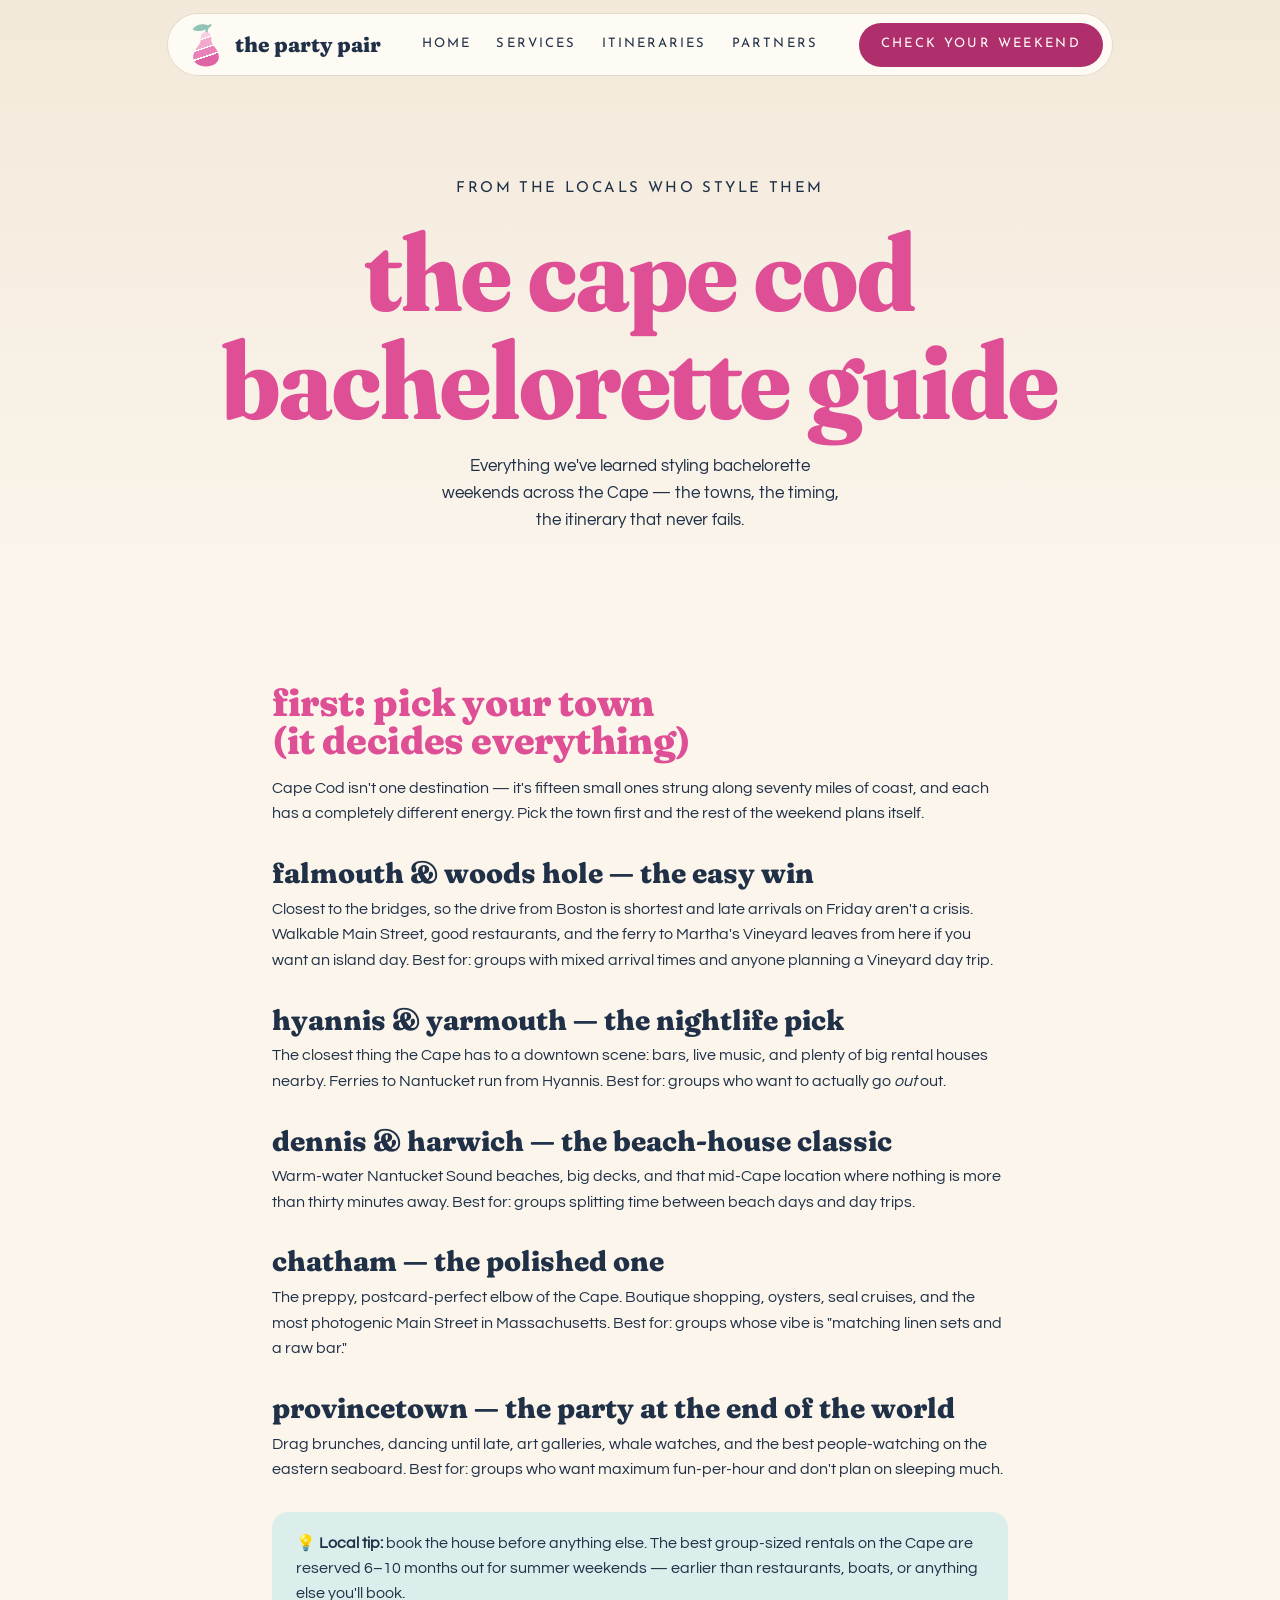
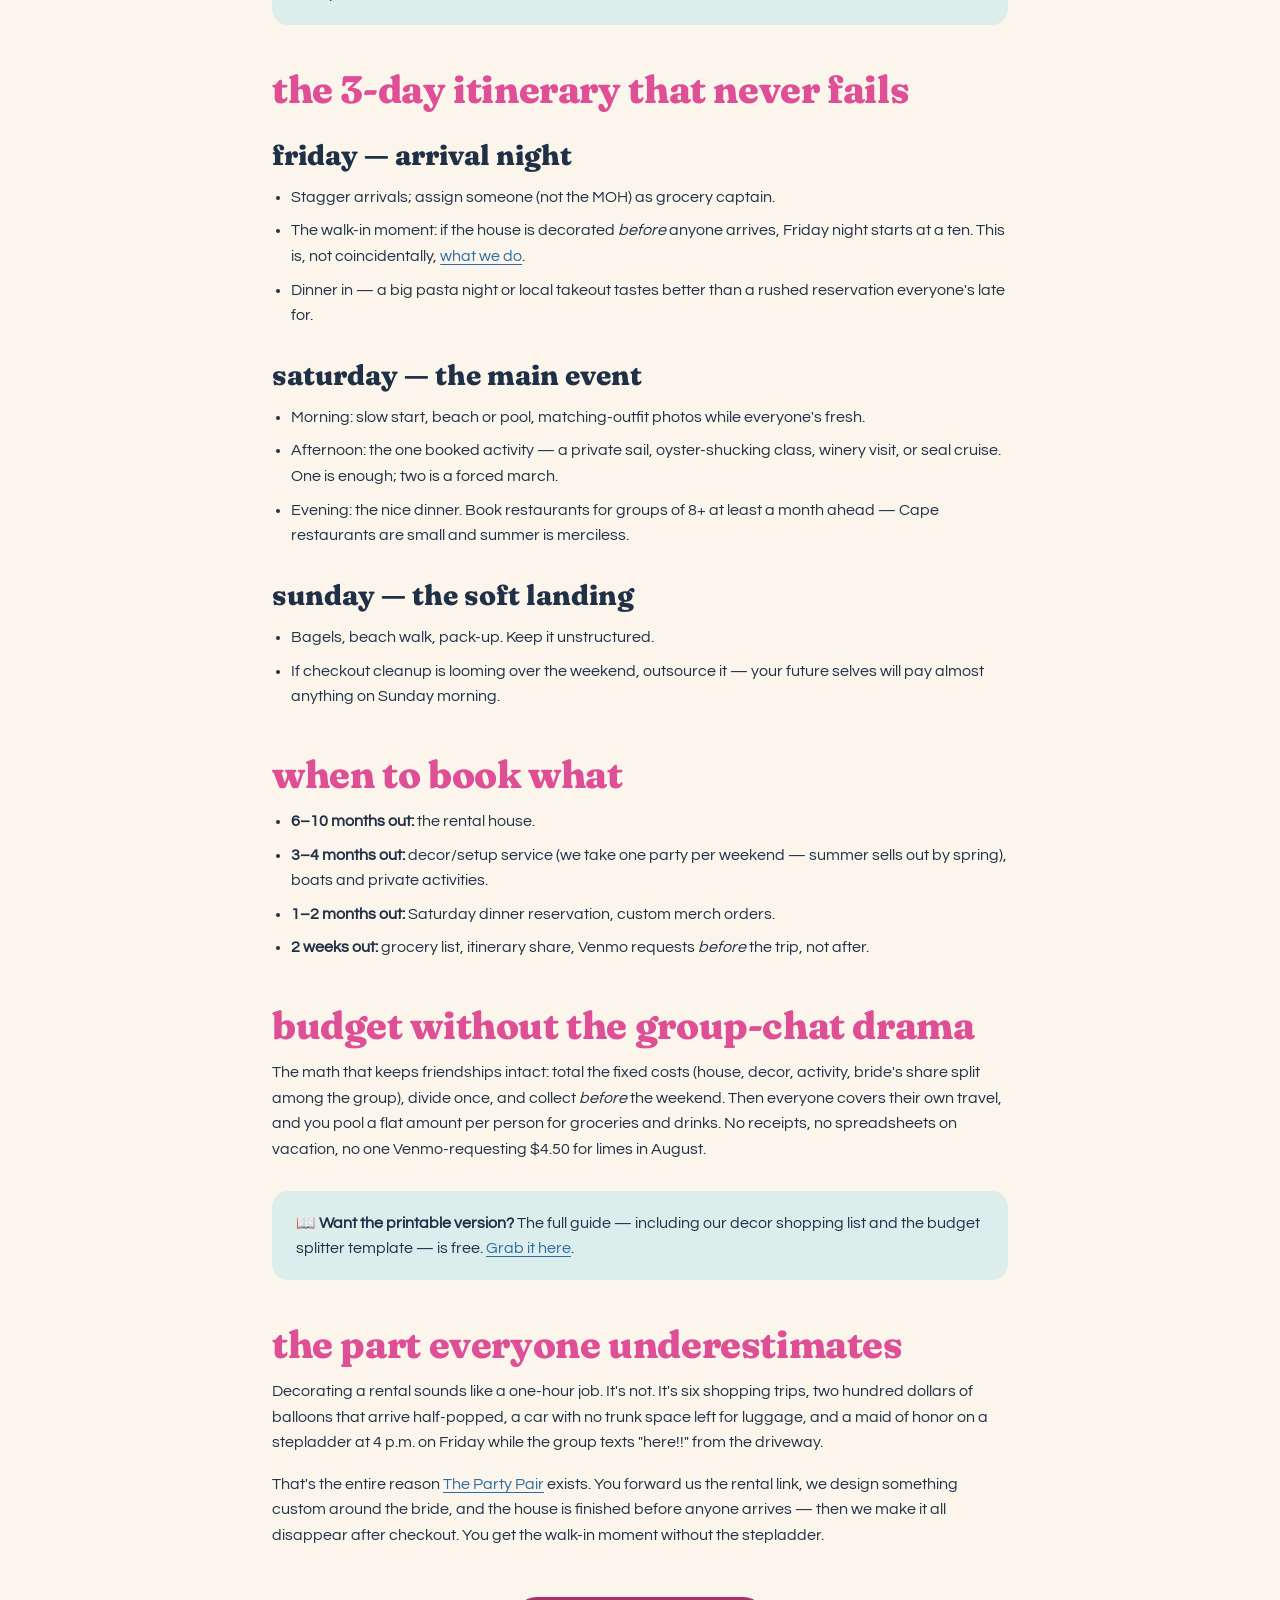
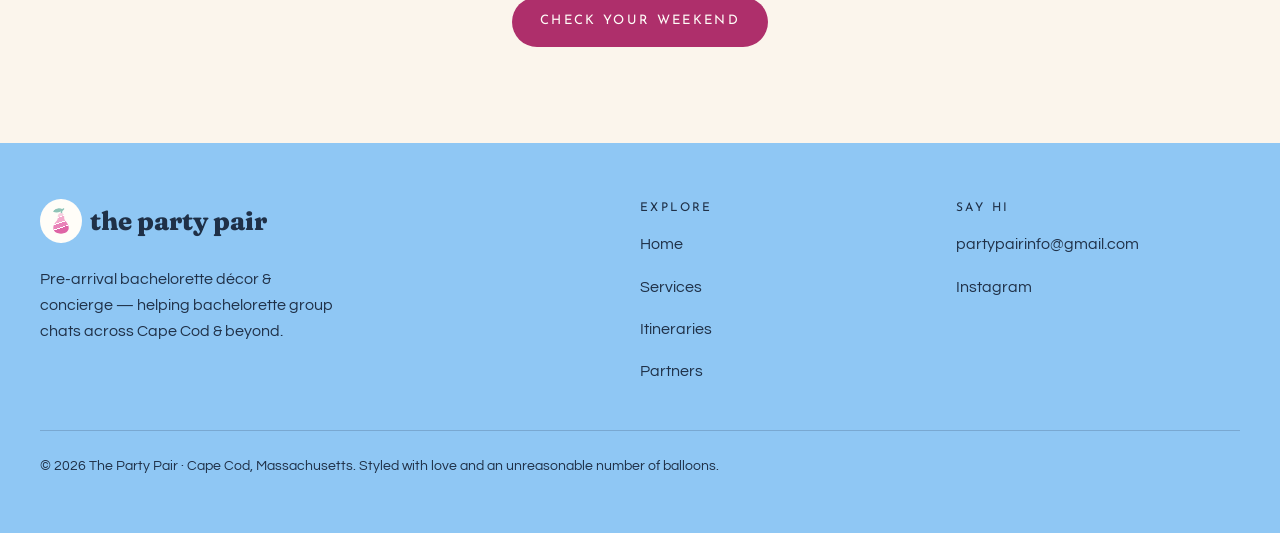
==== commit b5c0ffd3: "Mirror site/ at PartyPair 3904c88" ====
--- a/guide.html
+++ b/guide.html
@@ -17,7 +17,7 @@
   <link rel="icon" href="assets/img/pear.svg" type="image/svg+xml">
   <link rel="preconnect" href="https://fonts.googleapis.com">
   <link rel="preconnect" href="https://fonts.gstatic.com" crossorigin>
-  <link rel="stylesheet" href="https://fonts.googleapis.com/css2?family=Fraunces:opsz,wght,SOFT@9..144,900,100&family=Josefin+Sans:wght@600&family=Questrial&family=Yellowtail&display=swap">
+  <link rel="stylesheet" href="https://fonts.googleapis.com/css2?family=Fraunces:opsz,wght,SOFT@9..144,700..900,0..100&family=Josefin+Sans:wght@600&family=Questrial&family=Yellowtail&display=swap">
   <link rel="stylesheet" href="css/tokens.css">
   <link rel="stylesheet" href="css/base.css">
   <link rel="stylesheet" href="css/components.css">
--- a/css/tokens.css
+++ b/css/tokens.css
@@ -50,15 +50,17 @@
   --route-home-chip: var(--petal);
   --route-home-ink: var(--pear-deep);
   --faq-bg: var(--petal);
+  /* "what we do" band (css/what-we-do.css): the site's one dark band, a
+     greyscale photo washed in ink. Pale type, blush accents, blush pill. */
+  --dream-bg: var(--ink);                 /* the wash over the photo */
+  --dream-ink: var(--paper);              /* headline and body */
+  --dream-accent: var(--petal);           /* script "handled.", ink line, ticks */
+  --dream-rule: color-mix(in srgb, var(--paper) 38%, transparent);
+  --dream-btn-bg: var(--petal);
+  --dream-btn-ink: var(--ink);
+  --dream-btn-hover: var(--paper);
+  --booking-bg: var(--petal);             /* booking band: a light tint, so the card leads */
   --footer-bg: var(--coastal);
-  /* booking-step stickers and sparkle trio (js/booking.js) */
-  --sticker-hot: var(--punch);
-  --sticker-pink: var(--pear);
-  --sticker-leaf: var(--seaglass);
-  --sticker-butter: var(--butter);
-  --sticker-pin: var(--butter-deep);
-  --sticker-deep: var(--pear-deep);
-  --sticker-spark2: var(--seaglass-deep);
   /* form-success confetti (js/confetti.js), comma-separated */
   --confetti: #de64a5, #f2a9cc, #a9bce6, #f5d98f, #cde9df, #8fc4b7;
 
@@ -68,11 +70,14 @@
   --font-script: 'Flanogant', 'Flanogant Clean', 'Yellowtail', cursive;
   --font-caps: 'Milk and Clay', 'Josefin Sans', 'Helvetica Neue', sans-serif;
   --font-body: 'Gentle Side', 'Questrial', 'Helvetica Neue', Arial, sans-serif;
+  /* the display stand-in's variable axes, on every display-font rule:
+     Fraunces at 800, half-soft (owner pick 2026-11-26, over Black 900) */
+  --display-axes: 'SOFT' 50, 'wght' 800;
 
   --text-hero: clamp(2.9rem, 10vw, 6.75rem);
-  --text-h2: clamp(2.5rem, 4.6vw, 4rem);
-  --text-h3: clamp(1.4375rem, 2.6vw, 2.25rem);
-  --text-lead: clamp(1.0625rem, 1.8vw, 1.25rem);
+  --text-h2: clamp(2.25rem, 3.6vw, 3.25rem);
+  --text-h3: clamp(1.375rem, 2.2vw, 1.875rem);
+  --text-lead: clamp(1.0625rem, 1.3vw, 1.09375rem);
   --text-body: 1.0625rem;
   --text-small: 0.875rem;
 
--- a/css/base.css
+++ b/css/base.css
@@ -22,6 +22,13 @@
   overflow-x: clip;
 }
 
+/* desktop body copy: 16 px at 1.6 (Questrial's tall x-height reads
+   large); phones keep 17 px at 1.65 */
+@media (min-width: 64em) {
+  :root { --text-body: 1rem; }
+  body { line-height: 1.6; }
+}
+
 img, svg, video, canvas { display: block; max-width: 100%; }
 
 button, input, select, textarea {
@@ -36,7 +43,7 @@
   font-family: var(--font-display);
   font-weight: 400;
   font-style: normal;
-  font-variation-settings: 'SOFT' 100;
+  font-variation-settings: var(--display-axes);
   letter-spacing: -0.01em;
   line-height: 1;
   text-transform: lowercase;
--- a/css/components.css
+++ b/css/components.css
@@ -45,7 +45,7 @@
   gap: 0.55rem;
   font-family: var(--font-display);
   font-weight: 400;
-  font-variation-settings: 'SOFT' 100;
+  font-variation-settings: var(--display-axes);
   font-size: 1.3125rem;
   line-height: 1;
   letter-spacing: 0;
@@ -76,7 +76,7 @@
   gap: 2.5rem;
   font-family: var(--font-display);
   font-weight: 400;
-  font-variation-settings: 'SOFT' 100;
+  font-variation-settings: var(--display-axes);
   font-size: 1.875rem;
   letter-spacing: -0.01em;
   text-transform: lowercase;
--- a/css/nav.css
+++ b/css/nav.css
@@ -194,7 +194,7 @@
   padding: 0.85rem 0.2rem;
   font-family: var(--font-display);
   font-weight: 400;
-  font-variation-settings: 'SOFT' 100;
+  font-variation-settings: var(--display-axes);
   font-size: 2.75rem;
   line-height: 1.15;
   text-transform: lowercase;
